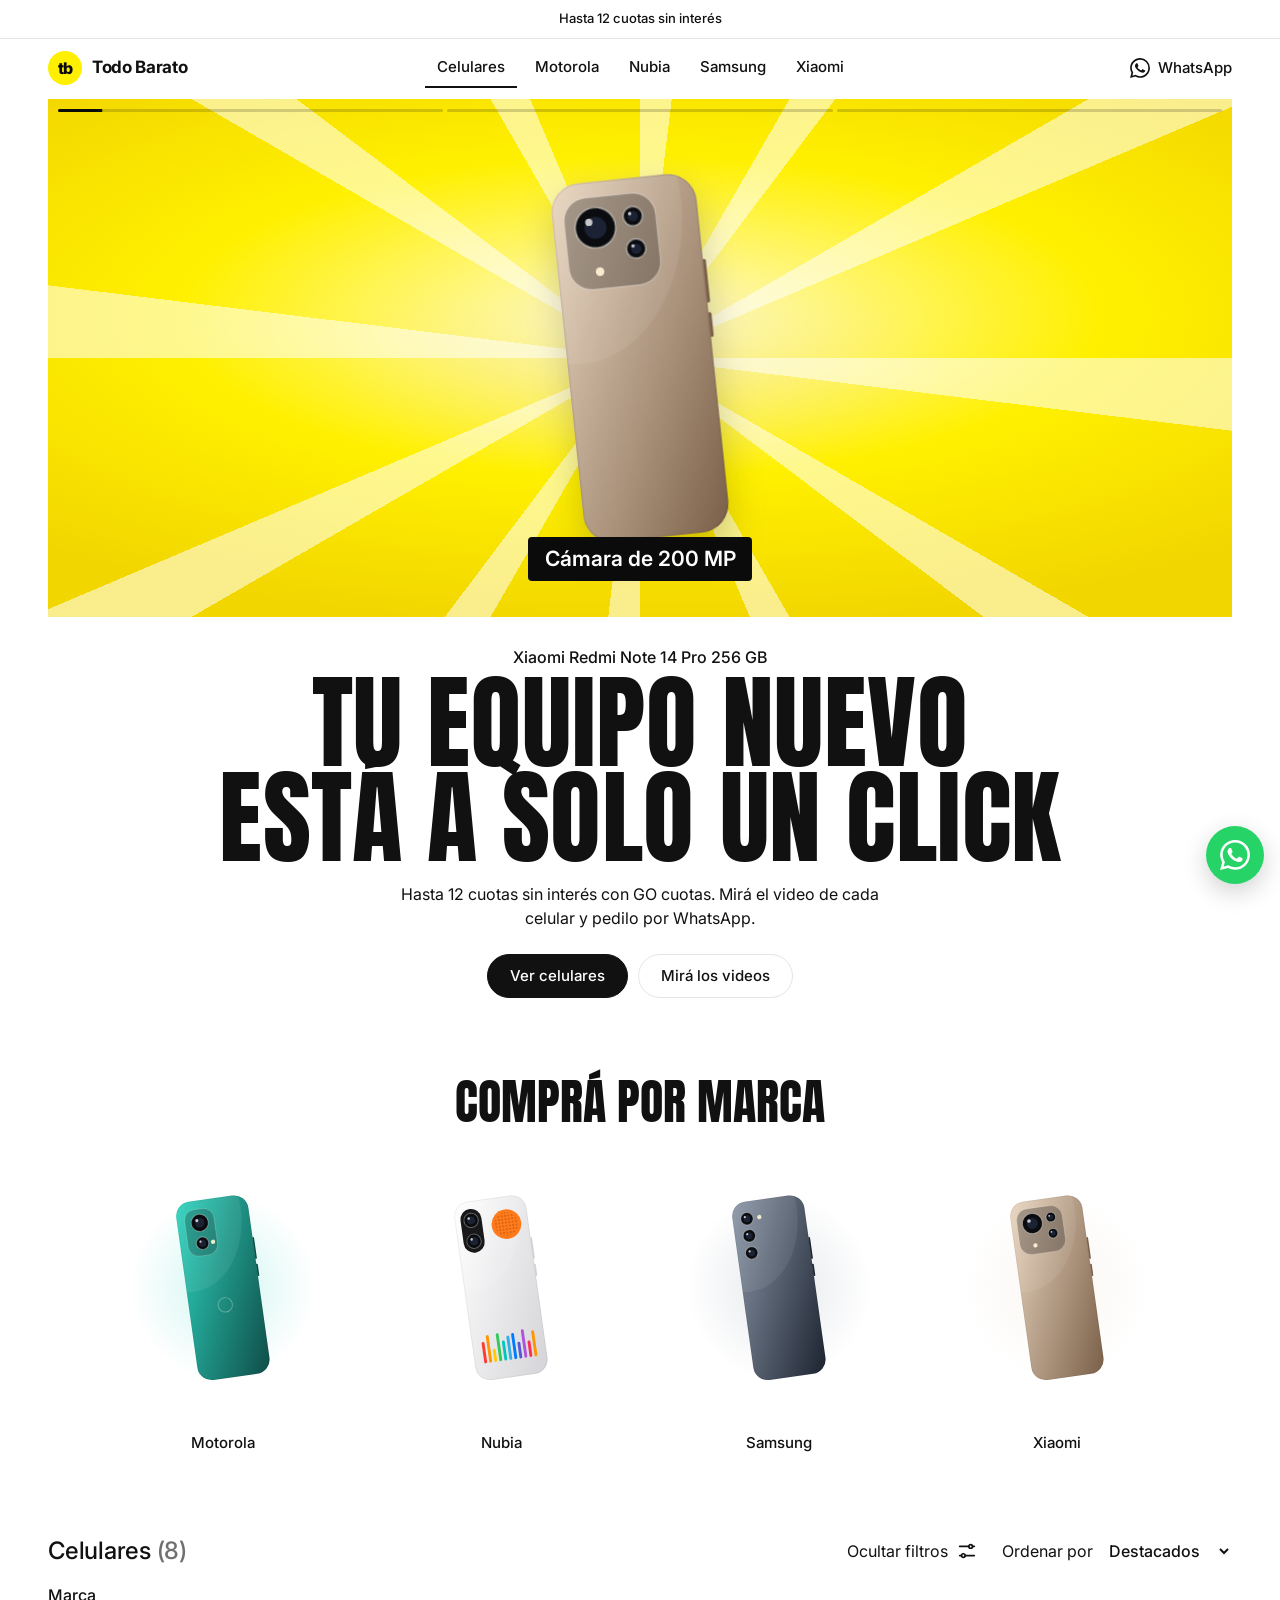
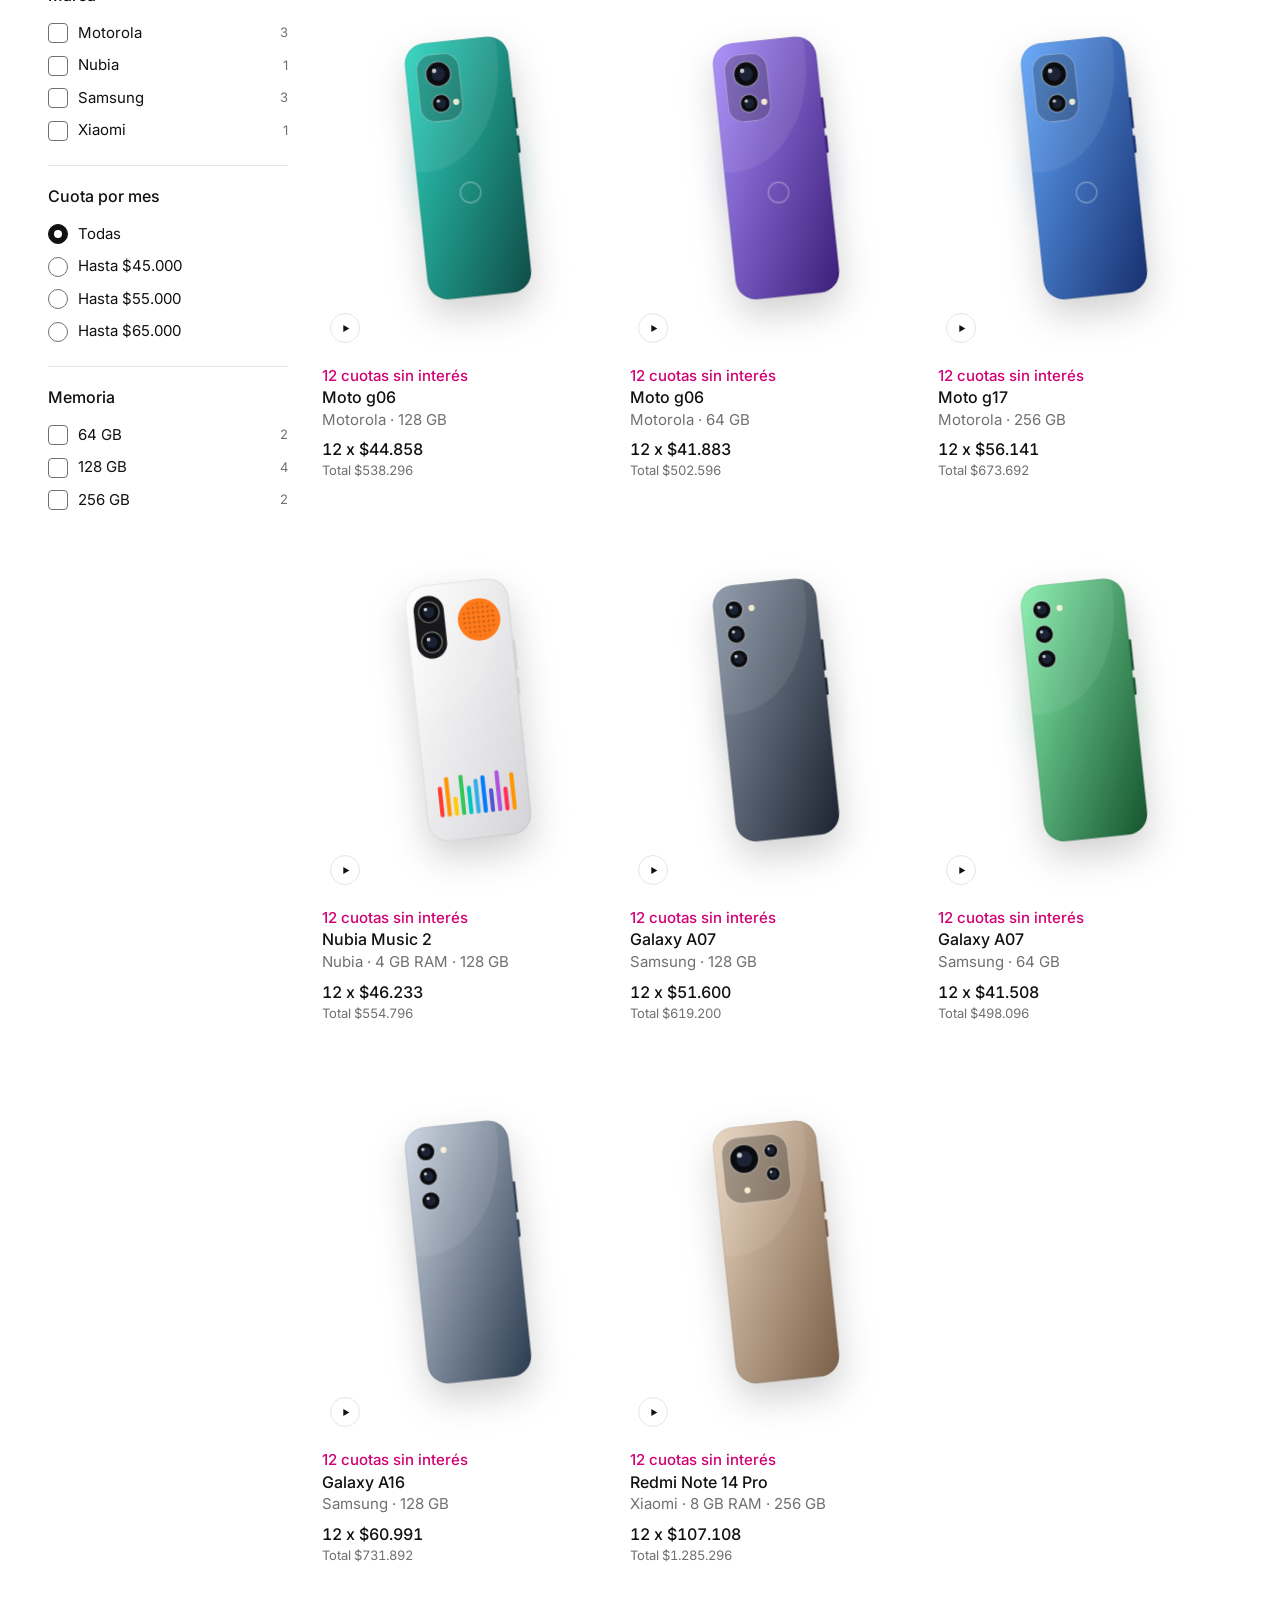
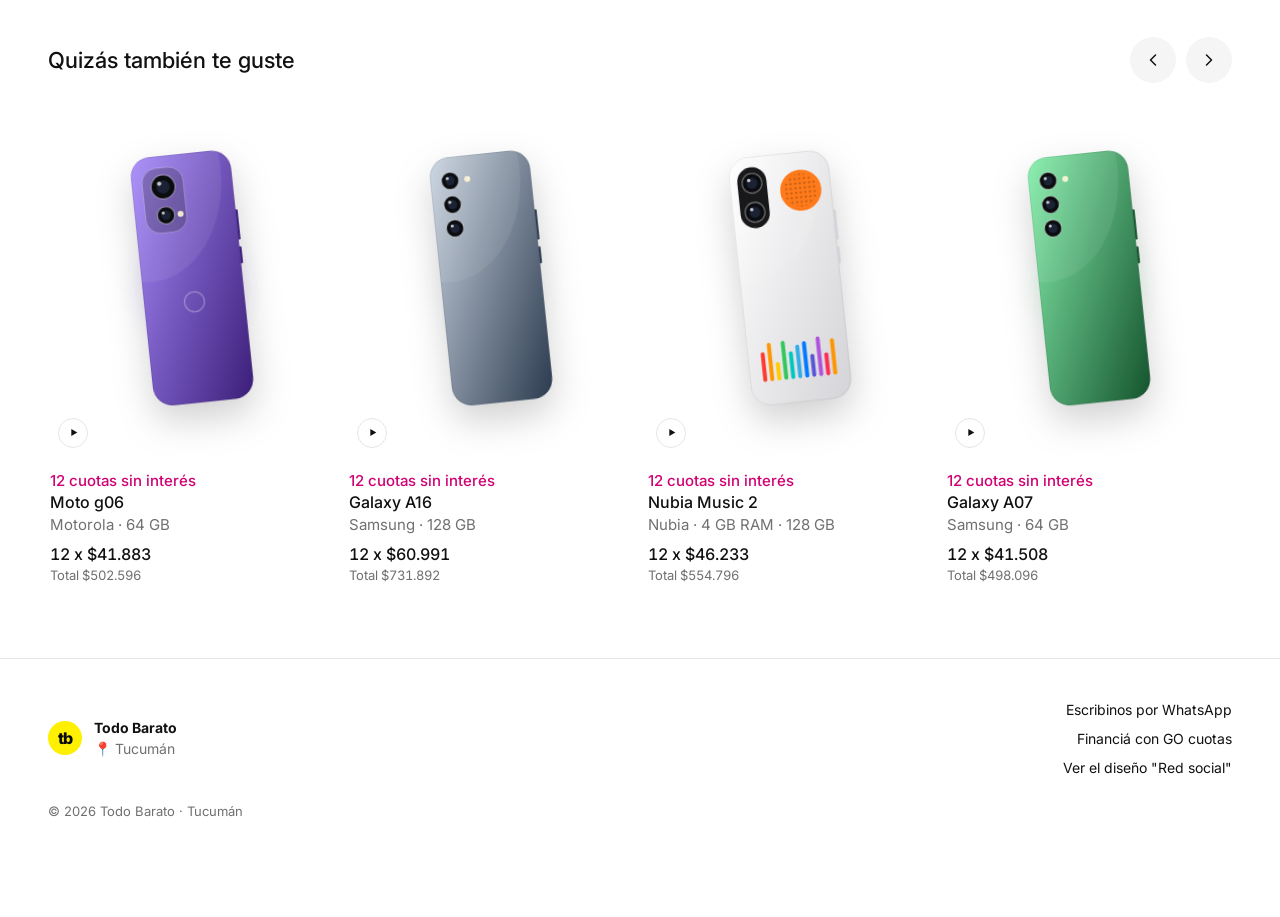
==== ecomerce/index.html @ 5c184b4d "Upgrade" ====
<!doctype html>
<html lang="es-AR">
<head>
  <meta charset="utf-8">
  <meta name="viewport" content="width=device-width, initial-scale=1, viewport-fit=cover">
  <title>Todo Barato · Celulares en cuotas sin interés</title>
  <meta name="description" content="Celulares en hasta 12 cuotas sin interés. Mirá el video de cada equipo y pedilo por WhatsApp.">
  <meta name="theme-color" content="#ffffff" media="(prefers-color-scheme: light)">
  <meta name="theme-color" content="#0b0b0c" media="(prefers-color-scheme: dark)">
  <!-- Vista previa al compartir el link por WhatsApp o Facebook. Falta subir ../media/og.jpg (1200×630). -->
  <meta property="og:title" content="Todo Barato · Tu equipo nuevo está a solo un click">
  <meta property="og:description" content="Celulares en hasta 12 cuotas sin interés. Pedilo por WhatsApp.">
  <meta property="og:image" content="../media/og.jpg">
  <link rel="icon" href="data:image/svg+xml,%3Csvg xmlns='http://www.w3.org/2000/svg' viewBox='0 0 64 64'%3E%3Ccircle cx='32' cy='32' r='32' fill='%23fff000'/%3E%3Ctext x='31' y='43' font-family='Arial Black,Arial' font-weight='900' font-size='31' text-anchor='middle' fill='%230b0b0c'%3Etb%3C/text%3E%3C/svg%3E">
  <link rel="preconnect" href="https://fonts.googleapis.com">
  <link rel="preconnect" href="https://fonts.gstatic.com" crossorigin>
  <link rel="stylesheet" href="https://fonts.googleapis.com/css2?family=Anton&family=Inter:wght@400..700&display=swap">
  <link rel="stylesheet" href="css/styles.css">
</head>
<body>
  <p class="promo" id="promo" aria-live="polite"></p>

  <header class="head">
    <a class="logo js-home" href="./" aria-label="Inicio">
      <span class="tb" aria-hidden="true">tb</span>
      <span class="logo-text" data-store="name"></span>
    </a>
    <nav class="nav" id="nav" aria-label="Categorías"></nav>
    <a class="head-wa js-wa js-wa-general" data-icon="wa" target="_blank" rel="noopener" aria-label="Escribinos por WhatsApp"><span>WhatsApp</span></a>
  </header>

  <main>
    <!-- Inicio: portada, marcas, catálogo y recomendados -->
    <div id="home">
      <section class="hero">
        <div class="hero-media" id="hero-media"></div>
        <div class="hero-copy">
          <p class="hero-kicker" id="hero-kicker"></p>
          <h1 class="hero-title">Tu equipo nuevo<br>está a solo un click</h1>
          <p class="hero-text" id="hero-text"></p>
          <div class="hero-ctas">
            <a class="btn-pill js-catalog" href="#catalogo">Ver celulares</a>
            <button class="btn-pill ghost js-shorts-all" type="button">Mirá los videos</button>
          </div>
        </div>
      </section>

      <section class="section">
        <h2 class="sec-title">Comprá por marca</h2>
        <div class="brand-row" id="brand-row"></div>
      </section>

      <section class="plp" id="catalogo">
        <div class="plp-head">
          <h2 class="plp-title"><span id="plp-title">Celulares</span> <span class="count" id="plp-count"></span></h2>
          <div class="plp-tools">
            <button class="tool js-filters" type="button" aria-controls="filters" aria-expanded="true">
              <span class="t-desk">Ocultar filtros</span><span class="t-mob">Filtrar</span><span data-icon="filter"></span>
            </button>
            <label class="tool sort">
              <span>Ordenar por</span>
              <select id="sort">
                <option value="destacados">Destacados</option>
                <option value="menor">Menor cuota</option>
                <option value="mayor">Mayor cuota</option>
                <option value="memoria">Más memoria</option>
              </select>
            </label>
          </div>
        </div>
        <div class="plp-body">
          <aside class="filters" id="filters" aria-label="Filtros">
            <div class="filters-head">
              <b>Filtrar</b>
              <button class="icon-btn js-sheet-close" type="button" aria-label="Cerrar filtros" data-icon="close"></button>
            </div>
            <div id="filter-groups"></div>
            <div class="filters-foot">
              <button class="btn-pill ghost js-clear" type="button">Borrar</button>
              <button class="btn-pill js-sheet-close js-apply" type="button">Ver resultados</button>
            </div>
          </aside>
          <div class="grid" id="grid"></div>
        </div>
      </section>

      <section class="recs" id="recs-home"></section>
    </div>

    <!-- Página de producto -->
    <div id="product" hidden></div>
  </main>

  <footer class="foot">
    <div class="foot-brand">
      <span class="tb" aria-hidden="true">tb</span>
      <div><b data-store="name"></b><span>📍 <span data-store="city"></span></span></div>
    </div>
    <ul class="foot-links">
      <li><a class="js-wa js-wa-general" target="_blank" rel="noopener">Escribinos por WhatsApp</a></li>
      <li><span class="js-financing">Financiá con <span data-store="financing"></span></span></li>
      <li><a href="../red-social/">Ver el diseño "Red social"</a></li>
    </ul>
    <p class="foot-legal">© <span id="year"></span> <span data-store="name"></span> · <span data-store="city"></span></p>
  </footer>

  <a class="fab js-wa js-wa-general" data-icon="wa" target="_blank" rel="noopener" aria-label="Escribinos por WhatsApp"></a>
  <div class="scrim" id="scrim" hidden></div>

  <!-- Modo video: pantalla completa, un celular por pantalla, deslizar para el siguiente -->
  <div class="shorts" id="shorts" role="dialog" aria-modal="true" aria-label="Videos de los celulares" hidden>
    <div class="shorts-stage">
      <button class="shorts-close js-close" id="shorts-close" type="button" aria-label="Cerrar" data-icon="close"></button>
      <div class="shorts-track" id="shorts-track"></div>
      <p class="shorts-hint" id="shorts-hint"></p>
    </div>
    <div class="shorts-nav">
      <button type="button" id="shorts-prev" aria-label="Anterior" data-icon="up"></button>
      <button type="button" id="shorts-next" aria-label="Siguiente" data-icon="down"></button>
    </div>
  </div>

  <div class="toast" id="toast" role="status" aria-live="polite"></div>

  <script src="../shared/products.js"></script>
  <script src="js/app.js"></script>
</body>
</html>
---- ecomerce/css/styles.css ----
/* ============ Todo Barato · diseño Minimalista ============ */
/* Un solo color de fondo: los videos y las fotos son los que hablan. */
:root {
  --bg: #ffffff;
  --ink: #111111;
  --muted: #707072;
  --line: #e5e5e5;
  --soft: #f5f5f5;
  --pink: #d10073;
  --yellow: #fff000;
  --yellow-deep: #f2d600;
  --black: #0b0b0c;
  --btn: #111111;
  --btn-ink: #ffffff;
  --wa: #25d366;
  --font: "Inter", system-ui, -apple-system, "Segoe UI", Roboto, Arial, sans-serif;
  --display: "Anton", "Arial Narrow", Impact, sans-serif;
  --gutter: clamp(16px, 4vw, 48px);
  --head-h: 60px;
  color-scheme: light;
}

@media (prefers-color-scheme: dark) {
  :root {
    --bg: #0b0b0c;
    --ink: #f5f5f5;
    --muted: #8d8d92;
    --line: #26262a;
    --soft: #17171a;
    --pink: #ff4fae;
    --btn: #f5f5f5;
    --btn-ink: #0b0b0c;
    color-scheme: dark;
  }
}

/* ============ Base ============ */
*, *::before, *::after { box-sizing: border-box; }
html { -webkit-text-size-adjust: 100%; }
body {
  margin: 0;
  background: var(--bg);
  color: var(--ink);
  font-family: var(--font);
  font-size: 16px;
  line-height: 1.5;
  -webkit-font-smoothing: antialiased;
  -webkit-tap-highlight-color: transparent;
}
html.lock, html.lock body { overflow: hidden; }
a { color: inherit; }
button, select { font: inherit; color: inherit; }
img, svg, video { display: block; max-width: 100%; }
[hidden] { display: none !important; }
:focus-visible { outline: 2px solid var(--ink); outline-offset: 3px; }

/* ============ Aviso superior + header ============ */
.promo {
  margin: 0;
  padding: 9px var(--gutter);
  border-bottom: 1px solid var(--line);
  font-size: 13px;
  font-weight: 500;
  text-align: center;
  transition: opacity .25s;
}
.promo.out { opacity: 0; }

.head {
  position: sticky;
  top: 0;
  z-index: 20;
  display: grid;
  grid-template-columns: 1fr auto 1fr;
  align-items: center;
  gap: 16px;
  height: 60px;
  padding: 0 var(--gutter);
  background: var(--bg);
  border-bottom: 1px solid transparent;
  transition: border-color .2s;
}
.head.scrolled { border-bottom-color: var(--line); }
.logo { display: inline-flex; align-items: center; gap: 10px; justify-self: start; text-decoration: none; }
.tb {
  flex: none;
  width: 34px;
  height: 34px;
  display: grid;
  place-items: center;
  border-radius: 50%;
  background: var(--yellow);
  color: var(--black);
  font-size: 16px;
  font-weight: 800;
  letter-spacing: -.07em;
}
.logo-text { font-size: 17px; font-weight: 700; letter-spacing: -.02em; }
.nav { display: flex; gap: 6px; }
.nav button {
  padding: 8px 12px;
  border: 0;
  background: none;
  font-size: 15px;
  font-weight: 500;
  cursor: pointer;
  border-bottom: 2px solid transparent;
}
.nav button:hover, .nav button[aria-current="true"] { border-bottom-color: var(--ink); }
.head-wa {
  justify-self: end;
  display: inline-flex;
  align-items: center;
  gap: 8px;
  font-size: 15px;
  font-weight: 500;
  text-decoration: none;
}
.head-wa svg { width: 20px; height: 20px; }
.head-wa:hover span { text-decoration: underline; }

@media (max-width: 899px) {
  .head { grid-template-columns: 1fr auto; height: auto; padding-top: 10px; row-gap: 4px; }
  .nav {
    grid-column: 1 / -1;
    grid-row: 2;
    overflow-x: auto;
    margin: 0 calc(var(--gutter) * -1);
    padding: 0 calc(var(--gutter) - 12px) 2px;
    scrollbar-width: none;
  }
  .nav::-webkit-scrollbar { display: none; }
  .nav button { flex: none; font-size: 14.5px; }
  .head-wa span { display: none; }
  .head-wa svg { width: 24px; height: 24px; }
}

/* ============ Botones ============ */
.btn-pill {
  display: inline-flex;
  align-items: center;
  justify-content: center;
  gap: 8px;
  padding: 10px 22px;
  border: 1.5px solid var(--btn);
  border-radius: 999px;
  background: var(--btn);
  color: var(--btn-ink);
  font-size: 15px;
  font-weight: 500;
  text-decoration: none;
  cursor: pointer;
  transition: opacity .15s;
}
.btn-pill:hover { opacity: .75; }
.btn-pill svg { width: 18px; height: 18px; }
.btn-pill.ghost { background: transparent; color: var(--ink); border-color: var(--line); }
.btn-pill.ghost:hover { opacity: 1; border-color: var(--ink); }
.btn-primary, .btn-secondary {
  display: flex;
  align-items: center;
  justify-content: center;
  gap: 10px;
  width: 100%;
  min-height: 58px;
  padding: 16px 24px;
  border-radius: 999px;
  font-size: 16px;
  font-weight: 500;
  text-decoration: none;
  cursor: pointer;
  transition: opacity .15s, border-color .15s;
}
.btn-primary { border: 0; background: var(--btn); color: var(--btn-ink); }
.btn-primary:hover { opacity: .75; }
.btn-secondary { border: 1.5px solid var(--line); background: transparent; color: var(--ink); }
.btn-secondary:hover { border-color: var(--ink); }
.btn-primary svg, .btn-secondary svg { width: 20px; height: 20px; }
.icon-btn {
  width: 40px;
  height: 40px;
  display: grid;
  place-items: center;
  border: 0;
  border-radius: 50%;
  background: var(--soft);
  cursor: pointer;
}
.icon-btn svg { width: 20px; height: 20px; }

/* ============ Portada ============ */
.hero { padding: 0 var(--gutter) 56px; }
.hero-media { display: block; aspect-ratio: 16 / 7; cursor: pointer; }
.hero-media .media { aspect-ratio: auto; height: 100%; }
.hero-copy { display: grid; justify-items: center; padding-top: 28px; text-align: center; }
.hero-kicker { margin: 0; font-size: 16px; font-weight: 500; }
.hero-title {
  margin: 6px 0 0;
  font-family: var(--display);
  font-size: clamp(36px, 8.4vw, 104px);
  font-weight: 400;
  line-height: .92;
  letter-spacing: .005em;
  text-transform: uppercase;
  text-wrap: balance;
}
.hero-text { max-width: 520px; margin: 16px 0 0; font-size: 16px; }
.hero-ctas { display: flex; flex-wrap: wrap; justify-content: center; gap: 10px; margin-top: 24px; }
@media (max-width: 699px) {
  .hero { padding-left: 0; padding-right: 0; }
  .hero-media { aspect-ratio: 4 / 5; }
  .hero-copy { padding: 24px var(--gutter) 0; }
}

/* ============ Secciones ============ */
.section { padding: 24px var(--gutter) 64px; }
.sec-title {
  margin: 0 0 28px;
  font-family: var(--display);
  font-size: clamp(32px, 4vw, 48px);
  font-weight: 400;
  line-height: 1;
  text-align: center;
  text-transform: uppercase;
}
.brand-row {
  display: grid;
  grid-template-columns: repeat(4, minmax(0, 1fr));
  gap: 12px;
  max-width: 1100px;
  margin: 0 auto;
}
.brand-tile { display: grid; gap: 12px; padding: 0; border: 0; background: none; cursor: pointer; text-align: center; }
.brand-tile .tile {
  position: relative;
  aspect-ratio: 1;
  display: grid;
  place-items: center;
  transition: background-color .2s;
}
.brand-tile .tile::before {
  content: "";
  position: absolute;
  inset: 15%;
  border-radius: 50%;
  background: radial-gradient(closest-side, color-mix(in srgb, var(--c2) 22%, transparent), transparent);
}
.brand-tile svg { position: relative; height: 72%; width: auto; transform: rotate(-8deg); transition: transform .3s; }
.brand-tile:hover .tile { background: var(--soft); }
.brand-tile:hover svg { transform: rotate(0) scale(1.04); }
.brand-tile span { font-size: 15px; font-weight: 500; }
@media (max-width: 699px) {
  .brand-row {
    grid-template-columns: none;
    grid-auto-flow: column;
    grid-auto-columns: 42%;
    overflow-x: auto;
    margin: 0 calc(var(--gutter) * -1);
    padding: 0 var(--gutter);
    scroll-snap-type: x mandatory;
    scrollbar-width: none;
  }
  .brand-row::-webkit-scrollbar { display: none; }
  .brand-tile { scroll-snap-align: start; }
}

/* ============ Catálogo ============ */
.plp { padding: 0 var(--gutter) 40px; scroll-margin-top: var(--head-h); }
.plp-head {
  position: sticky;
  top: var(--head-h);
  z-index: 10;
  display: flex;
  align-items: center;
  justify-content: space-between;
  gap: 16px;
  padding: 14px 0;
  background: var(--bg);
}
.plp-title { margin: 0; font-size: 24px; font-weight: 500; letter-spacing: -.01em; }
.plp-title .count { color: var(--muted); }
.plp-tools { display: flex; align-items: center; gap: 24px; }
.tool {
  display: inline-flex;
  align-items: center;
  gap: 8px;
  padding: 0;
  border: 0;
  background: none;
  font-size: 16px;
  cursor: pointer;
}
.tool svg { width: 22px; height: 22px; }
.sort select {
  padding: 0 4px;
  border: 0;
  background: transparent;
  font-weight: 500;
  cursor: pointer;
}
.t-mob { display: none; }

.plp-body { display: grid; grid-template-columns: 240px minmax(0, 1fr); gap: 32px; align-items: start; }
.plp-body.no-filters { grid-template-columns: minmax(0, 1fr); }
.plp-body.no-filters .filters { display: none; }

.filters { position: sticky; top: calc(var(--head-h) + 64px); max-height: calc(100vh - var(--head-h) - 80px); overflow-y: auto; scrollbar-width: thin; }
.filters-head, .filters-foot { display: none; }
.filters fieldset { margin: 0; padding: 18px 0; border: 0; border-top: 1px solid var(--line); }
.filters fieldset:first-child { border-top: 0; padding-top: 0; }
.filters legend { float: left; width: 100%; margin-bottom: 10px; padding: 0; font-size: 16px; font-weight: 500; }
.opt { display: flex; align-items: center; gap: 10px; padding: 5px 0; font-size: 15px; cursor: pointer; clear: both; }
.opt small { margin-left: auto; color: var(--muted); font-size: 13px; }
.opt input { position: absolute; opacity: 0; pointer-events: none; }
.opt .box {
  flex: none;
  width: 20px;
  height: 20px;
  display: grid;
  place-items: center;
  border: 1.5px solid var(--muted);
  border-radius: 4px;
  transition: background-color .15s, border-color .15s;
}
.opt .box.round { border-radius: 50%; }
.opt input:checked + .box { background: var(--ink); border-color: var(--ink); }
.opt input:checked + .box::after { content: ""; width: 9px; height: 5px; border: solid var(--bg); border-width: 0 0 2px 2px; transform: translateY(-1px) rotate(-45deg); }
.opt input:checked + .box.round::after { width: 8px; height: 8px; border: 0; border-radius: 50%; background: var(--bg); transform: none; }
.opt input:focus-visible + .box { outline: 2px solid var(--ink); outline-offset: 2px; }

.grid { display: grid; grid-template-columns: repeat(3, minmax(0, 1fr)); gap: 44px 12px; }
.plp-body.no-filters .grid { grid-template-columns: repeat(4, minmax(0, 1fr)); }

@media (max-width: 959px) {
  .plp-body, .plp-body.no-filters { grid-template-columns: minmax(0, 1fr); }
  .t-desk { display: none; }
  .t-mob { display: inline; }
  .plp-body.no-filters .filters { display: block; }
  /* Filtros como hoja que sube desde abajo */
  .filters {
    position: fixed;
    z-index: 70;
    top: auto;
    left: 0;
    right: 0;
    bottom: 0;
    max-height: 86vh;
    padding: 0 20px calc(16px + env(safe-area-inset-bottom));
    border-radius: 18px 18px 0 0;
    background: var(--bg);
    visibility: hidden;
    transform: translateY(100%);
    transition: transform .3s cubic-bezier(.2, .8, .2, 1), visibility .3s;
  }
  .filters.open { visibility: visible; transform: none; }
  .filters-head { position: sticky; top: 0; display: flex; align-items: center; justify-content: space-between; padding: 18px 0 14px; background: var(--bg); font-size: 18px; }
  .filters-foot { position: sticky; bottom: 0; display: grid; grid-template-columns: 1fr 1.6fr; gap: 10px; padding-top: 12px; background: var(--bg); }
  .filters-foot .btn-pill { padding: 14px; }
  .grid, .plp-body.no-filters .grid { grid-template-columns: repeat(3, minmax(0, 1fr)); }
}
@media (max-width: 699px) {
  .plp { padding: 0 0 32px; }
  .plp-head { padding: 12px var(--gutter); }
  .plp-title { font-size: 18px; white-space: nowrap; }
  .plp-tools { gap: 14px; }
  .tool { font-size: 15px; }
  .sort > span { display: none; }
  .sort select { max-width: 116px; }
  .grid, .plp-body.no-filters .grid { grid-template-columns: repeat(2, minmax(0, 1fr)); gap: 28px 6px; }
}
.scrim { position: fixed; z-index: 65; inset: 0; background: rgba(0, 0, 0, .45); animation: fade-in .2s; }

.empty { grid-column: 1 / -1; display: grid; justify-items: center; gap: 12px; padding: 56px 16px; text-align: center; }
.empty p { margin: 0; color: var(--muted); }
.empty b { color: var(--ink); font-size: 18px; font-weight: 500; }

/* ============ Tarjeta de producto ============ */
.pcard { position: relative; min-width: 0; }
.pcard-media { position: relative; }
.pcard-info { display: block; padding: 12px 2px 0; text-decoration: none; }
.label { margin: 0; color: var(--pink); font-size: 15px; font-weight: 500; }
.name { margin: 0; font-size: 16px; font-weight: 500; line-height: 1.35; }
.sub { margin: 0; color: var(--muted); font-size: 15px; }
.price { margin: 6px 0 0; font-size: 16px; font-weight: 500; font-variant-numeric: tabular-nums; }
.total { margin: 0; color: var(--muted); font-size: 13px; font-variant-numeric: tabular-nums; }
@media (max-width: 699px) {
  .pcard-info { padding: 10px 8px 0; }
  .grid .pcard:nth-child(odd) .pcard-info { padding-left: var(--gutter); }
  .grid .pcard:nth-child(even) .pcard-info { padding-right: var(--gutter); }
  .label, .sub { font-size: 13.5px; }
  .name, .price { font-size: 14.5px; }
  .total { font-size: 12px; }
}

/* Pedir por WhatsApp sin entrar al producto (aparece al pasar el mouse) */
.quick {
  position: absolute;
  z-index: 3;
  left: 12px;
  right: 12px;
  bottom: 12px;
  display: flex;
  align-items: center;
  justify-content: center;
  gap: 8px;
  padding: 12px;
  border-radius: 999px;
  background: var(--btn);
  color: var(--btn-ink);
  font-size: 14.5px;
  font-weight: 500;
  text-decoration: none;
  opacity: 0;
  transform: translateY(10px);
  pointer-events: none;
  transition: opacity .25s, transform .25s;
}
.quick svg { width: 18px; height: 18px; }
@media (hover: hover) and (pointer: fine) {
  .pcard.is-active .quick, .pcard:focus-within .quick { opacity: 1; transform: none; pointer-events: auto; }
}
@media (hover: none), (pointer: coarse) { .quick { display: none; } }

/* ============ Media: foto en reposo → short al pasar el mouse ============ */
.media {
  position: relative;
  display: block;
  aspect-ratio: 4 / 5;
  overflow: hidden;
  isolation: isolate;
  container-type: inline-size;
  color: inherit;
  cursor: pointer;
}
.media::before {
  content: "";
  position: absolute;
  inset: 0;
  opacity: 0;
  background: radial-gradient(75% 60% at 50% 42%, #fffbd0 0%, var(--yellow) 52%, var(--yellow-deep) 100%);
  transition: opacity .45s;
}
.scene { position: absolute; inset: 0; }
.scene::before {
  content: "";
  position: absolute;
  inset: 0;
  background: radial-gradient(34% 28% at 50% 52%, color-mix(in srgb, var(--c2) 24%, transparent), transparent 75%);
  transition: opacity .45s;
}
.rays {
  position: absolute;
  inset: -40%;
  opacity: 0;
  background: repeating-conic-gradient(from 0deg, rgba(255, 255, 255, .55) 0deg 7deg, transparent 7deg 30deg);
  transition: opacity .6s;
}
.phone { position: absolute; left: 50%; top: 50%; height: 74%; aspect-ratio: 1 / 2; transform: translate(-50%, -50%); }
.phone svg {
  width: 100%;
  height: 100%;
  transform: rotate(-6deg);
  filter: drop-shadow(0 16px 18px rgba(0, 0, 0, .18));
  transition: transform .5s;
}
.shine { opacity: 0; }

.playing::before, .paused::before { opacity: 1; }
.playing .rays, .paused .rays { opacity: 1; animation: spin 18s linear infinite; }
.playing .phone svg, .paused .phone svg { animation: float 3.4s ease-in-out infinite; }
.playing .shine, .paused .shine { opacity: 1; animation: shine 2.8s ease-in-out infinite; }
.paused .rays, .paused .phone svg, .paused .shine { animation-play-state: paused; }

.media img.poster, .media video {
  position: absolute;
  inset: 0;
  width: 100%;
  height: 100%;
  object-fit: cover;
}
.media video { opacity: 0; transition: opacity .3s; }
.media.playing video, .media.paused video { opacity: 1; }

.segs {
  position: absolute;
  z-index: 2;
  top: 10px;
  left: 10px;
  right: 10px;
  display: flex;
  gap: 4px;
  opacity: 0;
  transition: opacity .25s;
}
.segs span { flex: 1; height: 3px; overflow: hidden; border-radius: 2px; background: rgba(11, 11, 12, .18); }
.segs i { display: block; height: 100%; background: var(--black); transform: scaleX(0); transform-origin: left; }
.playing .segs, .paused .segs { opacity: 1; }

.caps { position: absolute; z-index: 2; left: 8%; right: 8%; bottom: 7%; display: grid; place-items: center; pointer-events: none; }
.cap {
  grid-area: 1 / 1;
  max-width: 100%;
  padding: .45em .8em;
  border-radius: 4px;
  background: var(--black);
  color: #fff;
  font-size: clamp(12px, 4.4cqw, 21px);
  font-weight: 600;
  line-height: 1.2;
  text-align: center;
  opacity: 0;
  transform: translateY(8px);
  transition: opacity .22s, transform .3s cubic-bezier(.2, .8, .2, 1);
}
.cap.on { opacity: 1; transform: none; }
/* Con el botón de WhatsApp visible, las frases suben un poco */
@media (hover: hover) and (pointer: fine) { .pcard .caps { bottom: 76px; } }

.vbadge {
  position: absolute;
  z-index: 2;
  left: 10px;
  bottom: 10px;
  width: 30px;
  height: 30px;
  display: grid;
  place-items: center;
  border: 1px solid var(--line);
  border-radius: 50%;
  background: var(--bg);
  transition: opacity .25s;
}
.vbadge svg { width: 13px; height: 13px; margin-left: 1px; }
.playing .vbadge, .paused .vbadge { opacity: 0; }

.media.paused::after {
  content: "";
  position: absolute;
  z-index: 3;
  left: 50%;
  top: 35%;
  width: 72px;
  height: 72px;
  transform: translate(-50%, -50%);
  border-radius: 50%;
  background: rgba(11, 11, 12, .7) url("data:image/svg+xml,%3Csvg xmlns='http://www.w3.org/2000/svg' viewBox='0 0 24 24'%3E%3Cpath fill='white' d='M8 5.5v13l11-6.5z'/%3E%3C/svg%3E") 55% 50% / 30px no-repeat;
}

/* ============ Recomendados ============ */
.recs { padding: 32px var(--gutter) 72px; }
.recs-head { display: flex; align-items: center; justify-content: space-between; margin-bottom: 16px; }
.recs-head h2 { margin: 0; font-size: 22px; font-weight: 500; }
.arrows { display: flex; gap: 10px; }
.arrow {
  width: 46px;
  height: 46px;
  display: grid;
  place-items: center;
  border: 0;
  border-radius: 50%;
  background: var(--soft);
  cursor: pointer;
  transition: opacity .15s;
}
.arrow:hover { opacity: .7; }
.arrow svg { width: 20px; height: 20px; }
.recs-row {
  display: grid;
  grid-auto-flow: column;
  grid-auto-columns: calc((100% - 36px) / 4);
  gap: 12px;
  overflow-x: auto;
  scroll-snap-type: x mandatory;
  scrollbar-width: none;
}
.recs-row::-webkit-scrollbar { display: none; }
.recs-row .pcard { scroll-snap-align: start; }
@media (max-width: 899px) { .recs-row { grid-auto-columns: 40%; } }
@media (max-width: 699px) {
  .recs { padding-left: 0; padding-right: 0; }
  .recs-head { padding: 0 var(--gutter); }
  .arrows { display: none; }
  .recs-row { grid-auto-columns: 58%; gap: 6px; padding: 0 var(--gutter); scroll-padding: 0 var(--gutter); }
  .recs-row .pcard-info { padding-left: 2px; padding-right: 2px; }
}

/* ============ Página de producto ============ */
.crumbs { display: flex; flex-wrap: wrap; gap: 6px; padding: 18px var(--gutter) 0; color: var(--muted); font-size: 14px; }
.crumbs a { text-decoration: none; }
.crumbs a:hover { color: var(--ink); text-decoration: underline; }
.pdp {
  display: grid;
  grid-template-columns: minmax(0, 1.2fr) minmax(320px, 1fr);
  gap: clamp(24px, 4vw, 64px);
  max-width: 1180px;
  margin: 0 auto;
  padding: 20px var(--gutter) 40px;
  align-items: start;
}
.pdp-media { position: sticky; top: calc(var(--head-h) + 16px); width: 100%; max-width: calc((100vh - var(--head-h) - 90px) * .8); justify-self: center; }
.pdp-full {
  display: inline-flex;
  align-items: center;
  gap: 8px;
  margin-top: 12px;
  padding: 6px 0;
  border: 0;
  background: none;
  font-size: 15px;
  font-weight: 500;
  cursor: pointer;
}
.pdp-full svg { width: 18px; height: 18px; }
.pdp-full:hover { text-decoration: underline; }
.pdp-info { display: grid; gap: 4px; max-width: 460px; }
.pdp-name { margin: 2px 0 0; font-size: clamp(26px, 3vw, 32px); font-weight: 500; letter-spacing: -.02em; line-height: 1.15; }
.pdp-sub { margin: 0; color: var(--muted); font-size: 16px; }
.pdp-price { margin: 18px 0 0; font-size: 18px; }
.pdp-price strong { font-size: 26px; font-weight: 600; font-variant-numeric: tabular-nums; }
.pdp-total { margin: 0; color: var(--muted); font-size: 14px; }
.plan-head { display: flex; align-items: center; justify-content: space-between; gap: 12px; margin-top: 28px; font-size: 16px; font-weight: 500; }
.fin { color: var(--muted); font-size: 14px; font-weight: 400; }
.plan-grid { display: grid; grid-template-columns: 1fr 1fr; gap: 8px; margin: 10px 0 20px; }
.plan-grid button {
  display: grid;
  gap: 2px;
  padding: 14px 10px;
  border: 1px solid var(--line);
  border-radius: 6px;
  background: var(--bg);
  text-align: center;
  cursor: pointer;
  transition: border-color .15s;
}
.plan-grid button:hover { border-color: var(--muted); }
.plan-grid button[aria-pressed="true"] { border-color: var(--ink); box-shadow: inset 0 0 0 1px var(--ink); }
.plan-grid b { font-size: 15px; font-weight: 500; }
.plan-grid span { color: var(--muted); font-size: 14px; font-variant-numeric: tabular-nums; }
.pdp-info .btn-secondary { margin-top: 10px; }
.pdp-pitch { margin: 28px 0 8px; font-size: 16px; line-height: 1.6; }

.acc { border-top: 1px solid var(--line); }
.acc:last-of-type { border-bottom: 1px solid var(--line); }
.acc summary {
  display: flex;
  align-items: center;
  justify-content: space-between;
  padding: 22px 0;
  font-size: 18px;
  font-weight: 500;
  list-style: none;
  cursor: pointer;
}
.acc summary::-webkit-details-marker { display: none; }
.acc summary svg { width: 20px; height: 20px; transition: transform .2s; }
.acc[open] summary svg { transform: rotate(180deg); }
.spec-list, .desc, .howto { margin: 0 0 24px; padding: 0; list-style: none; }
.spec-list li { display: grid; grid-template-columns: 22px 1fr auto; align-items: center; gap: 12px; padding: 9px 0; font-size: 15px; }
.spec-list svg { width: 20px; height: 20px; color: var(--muted); }
.spec-list span { color: var(--muted); }
.spec-list b { font-weight: 500; font-variant-numeric: tabular-nums; }
.desc li { padding: 4px 0; font-size: 15px; }
.howto { counter-reset: step; }
.howto li { display: grid; grid-template-columns: 28px 1fr; gap: 2px 12px; padding: 8px 0; counter-increment: step; }
.howto li::before {
  content: counter(step);
  grid-row: span 2;
  width: 26px;
  height: 26px;
  display: grid;
  place-items: center;
  border-radius: 50%;
  background: var(--yellow);
  color: var(--black);
  font-size: 13px;
  font-weight: 700;
}
.howto b { font-weight: 500; }
.howto span { color: var(--muted); font-size: 15px; }

@media (max-width: 799px) {
  .crumbs { padding-top: 12px; }
  .pdp { grid-template-columns: minmax(0, 1fr); padding: 12px 0 24px; }
  .pdp-media { position: static; max-width: none; }
  .pdp-full { margin-left: var(--gutter); }
  .pdp-info { max-width: none; padding: 0 var(--gutter); }
}

/* ============ Footer ============ */
.foot {
  display: grid;
  grid-template-columns: 1fr auto;
  gap: 24px;
  padding: 40px var(--gutter) 96px;
  border-top: 1px solid var(--line);
  font-size: 14px;
}
.foot-brand { display: flex; align-items: center; gap: 12px; }
.foot-brand div { display: grid; }
.foot-brand span:not(.tb) { color: var(--muted); }
.foot-links { display: grid; gap: 8px; margin: 0; padding: 0; list-style: none; text-align: right; }
.foot-links a { text-decoration: none; }
.foot-links a:hover { text-decoration: underline; }
.foot-legal { grid-column: 1 / -1; margin: 0; color: var(--muted); font-size: 13px; }
@media (max-width: 699px) {
  .foot { grid-template-columns: 1fr; }
  .foot-links { text-align: left; }
}

/* ============ WhatsApp flotante ============ */
.fab {
  position: fixed;
  z-index: 30;
  right: 16px;
  bottom: calc(16px + env(safe-area-inset-bottom));
  width: 58px;
  height: 58px;
  display: grid;
  place-items: center;
  border-radius: 50%;
  background: var(--wa);
  color: #fff;
  box-shadow: 0 8px 24px rgba(0, 0, 0, .18);
  transition: transform .15s;
}
.fab:hover { transform: scale(1.06); }
.fab svg { width: 30px; height: 30px; }

/* ============ Modo video (pantalla completa) ============ */
.shorts {
  position: fixed;
  z-index: 80;
  inset: 0;
  display: flex;
  align-items: center;
  justify-content: center;
  background: #000;
  animation: fade-in .2s ease-out;
}
.shorts-stage { position: relative; width: 100%; height: 100%; overflow: hidden; background: #000; }
.shorts-track { height: 100%; overflow-y: auto; overscroll-behavior: contain; scroll-snap-type: y mandatory; scrollbar-width: none; }
.shorts-track::-webkit-scrollbar { display: none; }
.slide { position: relative; height: 100%; overflow: hidden; color: #fff; scroll-snap-align: start; scroll-snap-stop: always; }
.slide .media { position: absolute; inset: 0; aspect-ratio: auto; }
.slide .phone { top: 34%; height: 46%; }
.slide .caps { top: 52%; bottom: auto; }
.slide .cap { font-size: clamp(14px, 4.4cqw, 20px); }
.slide .segs { top: calc(8px + env(safe-area-inset-top)); }

.rail { position: absolute; z-index: 2; right: 10px; top: 22%; display: grid; gap: 16px; }
.rail-btn {
  display: grid;
  justify-items: center;
  gap: 4px;
  padding: 0;
  border: 0;
  background: none;
  color: var(--black);
  font-size: 11.5px;
  font-weight: 600;
  cursor: pointer;
}
.rail-btn .circle { width: 48px; height: 48px; display: grid; place-items: center; border-radius: 50%; background: var(--black); color: #fff; }
.rail-btn svg { width: 22px; height: 22px; }

.slide-info {
  position: absolute;
  z-index: 2;
  left: 0;
  right: 0;
  bottom: 0;
  display: grid;
  gap: 4px;
  padding: 56px 16px calc(16px + env(safe-area-inset-bottom));
  background: linear-gradient(to top, rgba(0, 0, 0, .94) 0%, rgba(0, 0, 0, .82) 62%, transparent);
  pointer-events: none;
}
.slide-info > * { pointer-events: auto; }
.slide-info .label { color: #ff4fae; }
.slide-name { margin: 0; font-size: 22px; font-weight: 500; letter-spacing: -.01em; }
.slide-name span { color: rgba(255, 255, 255, .7); font-size: 16px; }
.slide-price { margin: 2px 0 12px; font-size: 16px; }
.slide-price strong { font-size: 22px; font-weight: 600; }
.slide-price small { display: block; color: rgba(255, 255, 255, .7); font-size: 13px; }
.slide-ctas { display: grid; grid-template-columns: 1.4fr 1fr; gap: 8px; }
.slide-ctas .btn-primary, .slide-ctas .btn-secondary { min-height: 50px; padding: 12px 14px; font-size: 15px; }
.slide-ctas .btn-primary { background: #fff; color: #111; }
.slide-ctas .btn-secondary { border-color: rgba(255, 255, 255, .4); color: #fff; }
.slide-ctas .btn-secondary:hover { border-color: #fff; }

.shorts-close {
  position: absolute;
  z-index: 4;
  top: calc(20px + env(safe-area-inset-top));
  left: 12px;
  width: 44px;
  height: 44px;
  display: grid;
  place-items: center;
  border: 0;
  border-radius: 50%;
  background: var(--black);
  color: #fff;
  cursor: pointer;
}
.shorts-close svg { width: 22px; height: 22px; }
.shorts-hint {
  position: absolute;
  z-index: 3;
  left: 50%;
  top: 12%;
  margin: 0;
  padding: 10px 16px;
  border-radius: 999px;
  background: var(--black);
  color: #fff;
  font-size: 14px;
  font-weight: 500;
  white-space: nowrap;
  opacity: 0;
  pointer-events: none;
  transform: translate(-50%, 8px);
  transition: opacity .3s, transform .3s;
}
.shorts-hint.show { opacity: 1; transform: translate(-50%, 0); }
.shorts-nav { display: none; }

@media (min-width: 780px) {
  .shorts { background: rgba(0, 0, 0, .88); -webkit-backdrop-filter: blur(10px); backdrop-filter: blur(10px); }
  .shorts-stage { width: min(100vw - 180px, (100vh - 48px) * 9 / 16); height: calc(100vh - 48px); border-radius: 12px; }
  .shorts-nav { position: absolute; right: 28px; top: 50%; display: grid; gap: 12px; transform: translateY(-50%); }
  .shorts-nav button {
    width: 50px;
    height: 50px;
    display: grid;
    place-items: center;
    border: 0;
    border-radius: 50%;
    background: #fff;
    color: #111;
    cursor: pointer;
    transition: opacity .15s;
  }
  .shorts-nav button:hover { opacity: .8; }
  .shorts-nav svg { width: 22px; height: 22px; }
}

/* ============ Aviso ============ */
.toast {
  position: fixed;
  z-index: 90;
  left: 50%;
  bottom: calc(92px + env(safe-area-inset-bottom));
  padding: 12px 18px;
  border-radius: 999px;
  background: var(--btn);
  color: var(--btn-ink);
  font-size: 14.5px;
  font-weight: 500;
  opacity: 0;
  pointer-events: none;
  transform: translate(-50%, 12px);
  transition: opacity .25s, transform .25s;
}
.toast.show { opacity: 1; transform: translate(-50%, 0); }

/* ============ Animaciones ============ */
@keyframes float {
  0%, 100% { transform: translateY(0) rotate(-6deg); }
  50% { transform: translateY(-4%) rotate(5deg) scale(1.04); }
}
@keyframes shine { from { transform: translateX(0); } to { transform: translateX(420px); } }
@keyframes spin { to { transform: rotate(1turn); } }
@keyframes fade-in { from { opacity: 0; } }

@media (prefers-reduced-motion: reduce) {
  *, *::before, *::after {
    animation-duration: .001ms !important;
    animation-iteration-count: 1 !important;
    transition-duration: .001ms !important;
  }
}
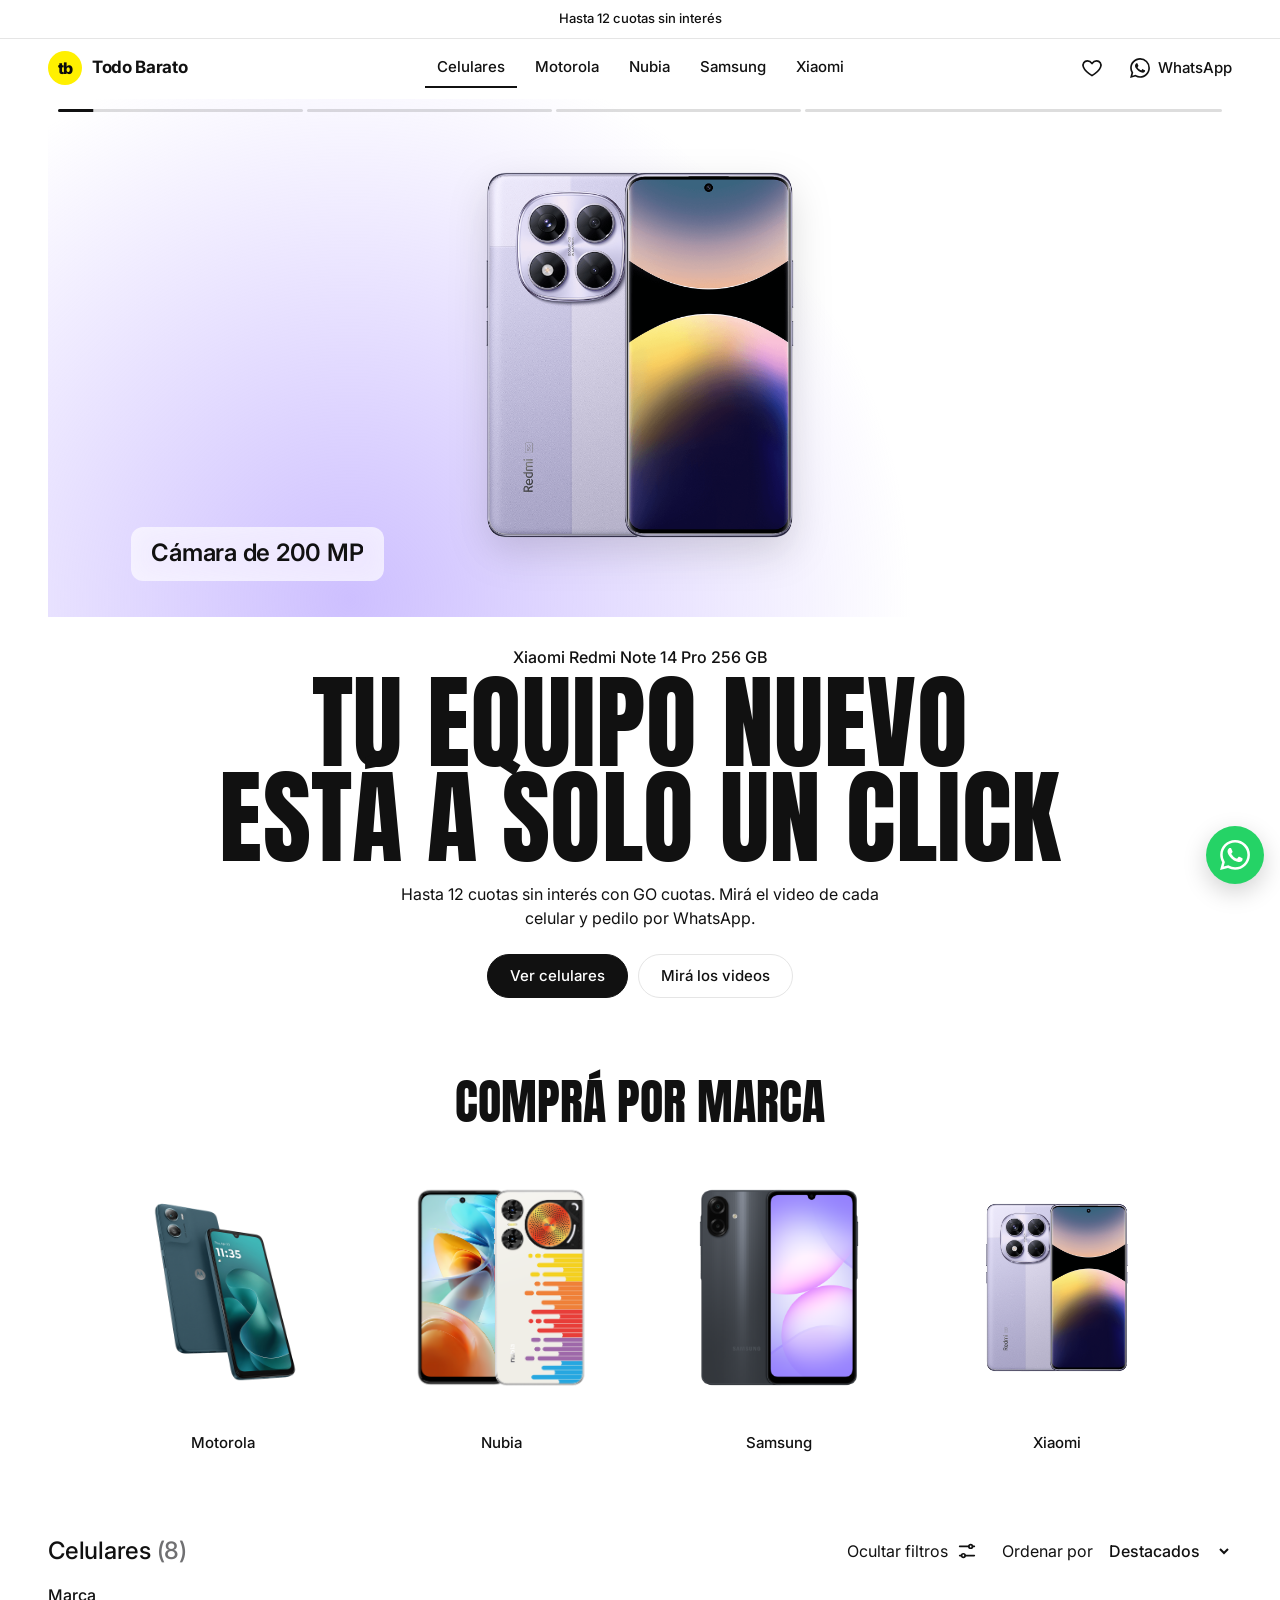
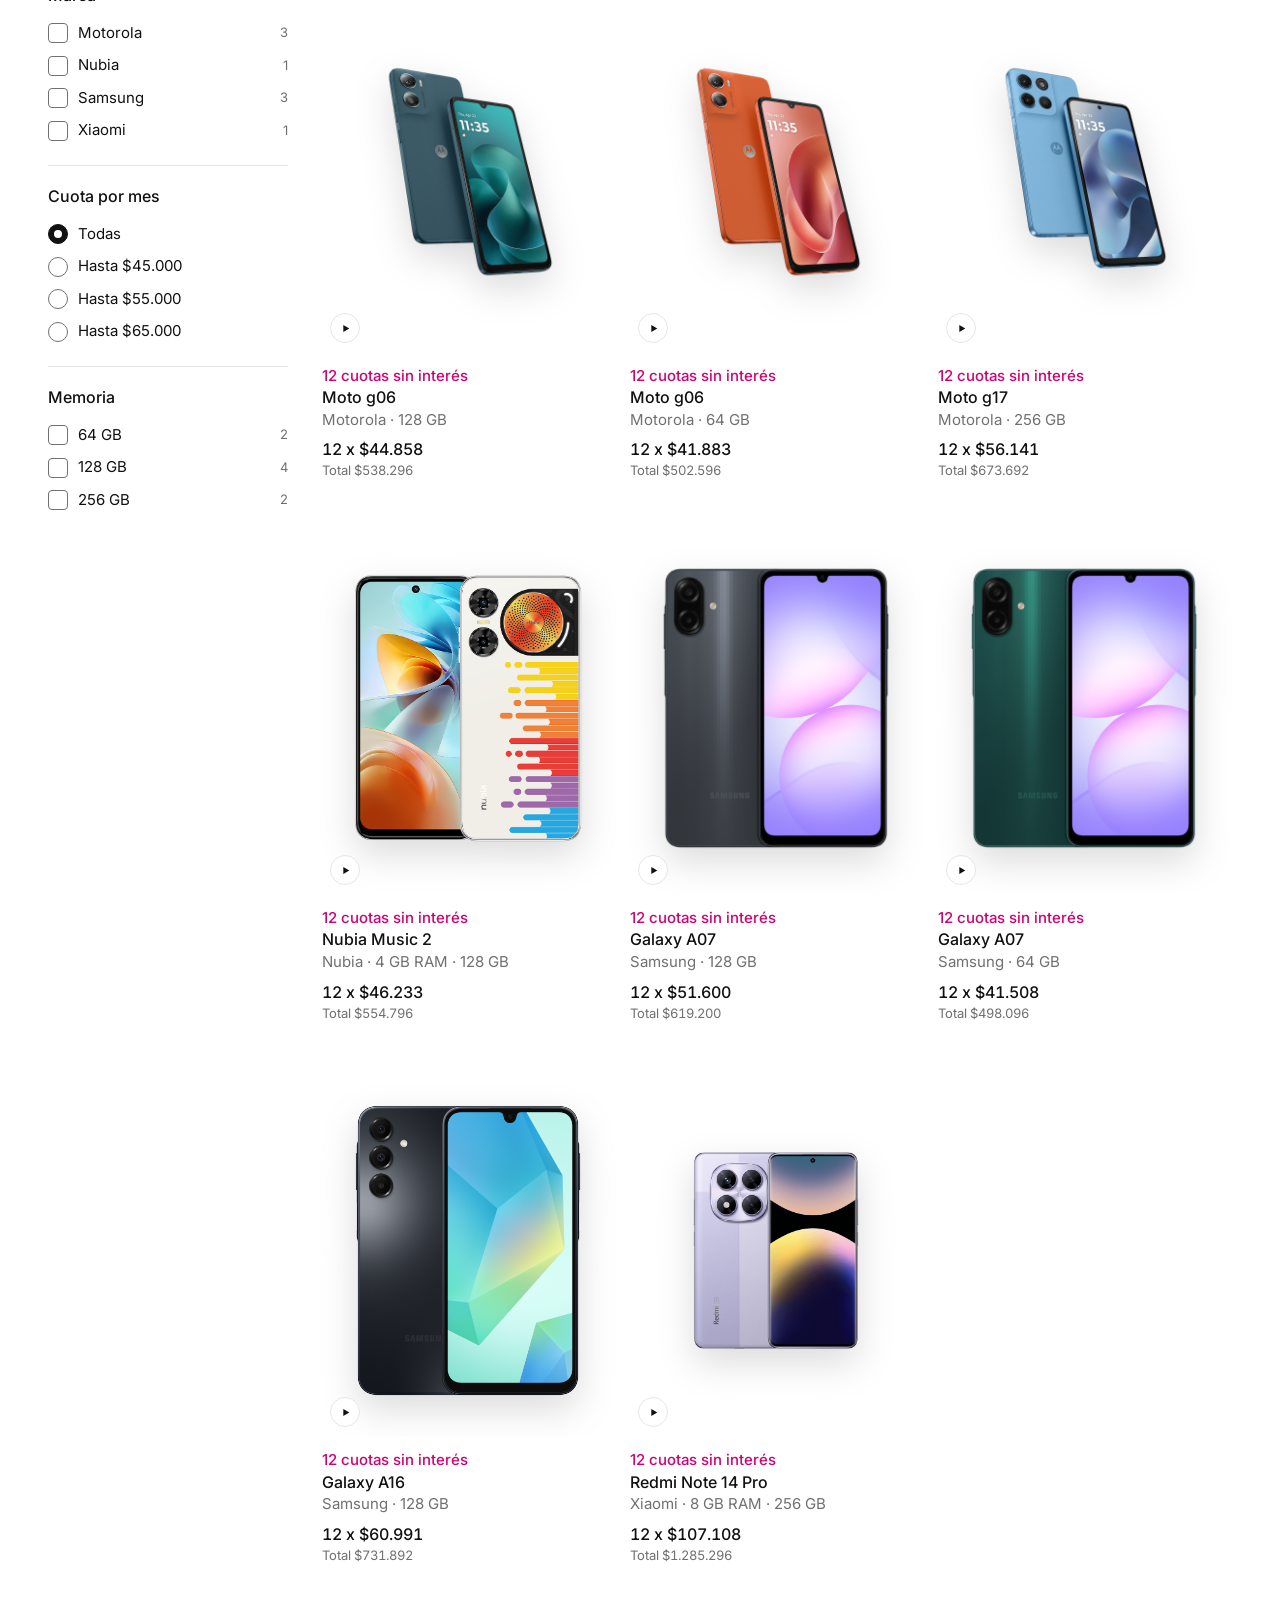
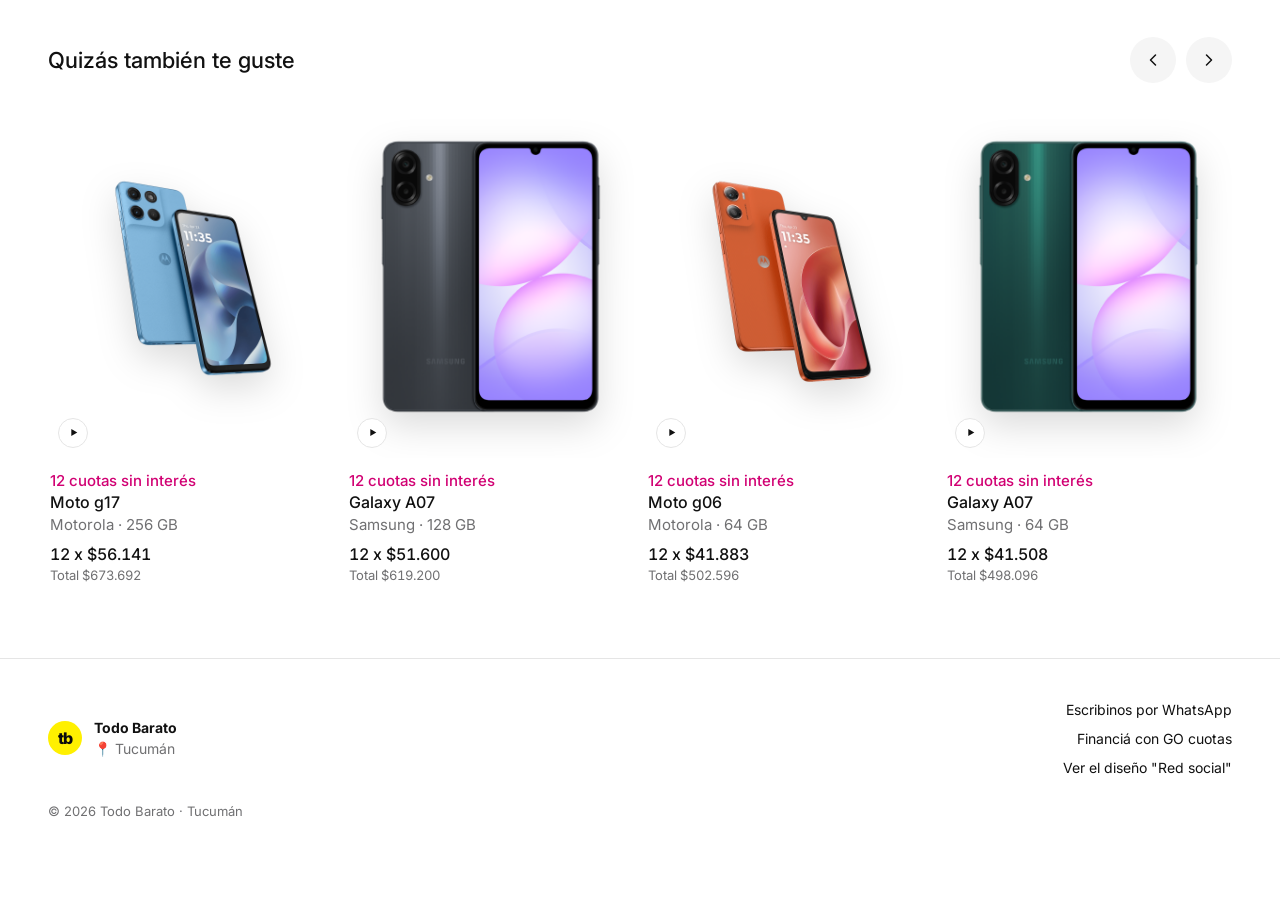
==== commit 82446879: "Mejora" ====
--- a/ecomerce/index.html
+++ b/ecomerce/index.html
@@ -26,7 +26,12 @@
       <span class="logo-text" data-store="name"></span>
     </a>
     <nav class="nav" id="nav" aria-label="Categorías"></nav>
-    <a class="head-wa js-wa js-wa-general" data-icon="wa" target="_blank" rel="noopener" aria-label="Escribinos por WhatsApp"><span>WhatsApp</span></a>
+    <div class="head-right">
+      <button class="head-fav js-favs" type="button" aria-pressed="false" aria-label="Tus me gusta" data-icon="heart">
+        <span class="fav-count js-like-count" hidden></span>
+      </button>
+      <a class="head-wa js-wa js-wa-general" data-icon="wa" target="_blank" rel="noopener" aria-label="Escribinos por WhatsApp"><span>WhatsApp</span></a>
+    </div>
   </header>
 
   <main>
--- a/ecomerce/css/styles.css
+++ b/ecomerce/css/styles.css
@@ -107,6 +107,40 @@
   border-bottom: 2px solid transparent;
 }
 .nav button:hover, .nav button[aria-current="true"] { border-bottom-color: var(--ink); }
+.head-right { justify-self: end; display: flex; align-items: center; gap: 18px; }
+/* Tus me gusta (se dan en el modo video) */
+.head-fav {
+  position: relative;
+  display: grid;
+  place-items: center;
+  width: 40px;
+  height: 40px;
+  padding: 0;
+  border: 0;
+  border-radius: 50%;
+  background: none;
+  cursor: pointer;
+  transition: background-color .15s;
+}
+.head-fav:hover { background: var(--soft); }
+.head-fav svg { width: 22px; height: 22px; }
+.head-fav[aria-pressed="true"] { color: var(--pink); }
+.head-fav[aria-pressed="true"] svg { fill: currentColor; }
+.fav-count {
+  position: absolute;
+  top: 2px;
+  right: 0;
+  min-width: 18px;
+  height: 18px;
+  display: grid;
+  place-items: center;
+  padding: 0 5px;
+  border-radius: 999px;
+  background: var(--pink);
+  color: #fff;
+  font-size: 11px;
+  font-weight: 700;
+}
 .head-wa {
   justify-self: end;
   display: inline-flex;
@@ -190,8 +224,10 @@
 
 /* ============ Portada ============ */
 .hero { padding: 0 var(--gutter) 56px; }
-.hero-media { display: block; aspect-ratio: 16 / 7; cursor: pointer; }
-.hero-media .media { aspect-ratio: auto; height: 100%; }
+.hero-media { position: relative; display: block; aspect-ratio: 16 / 7; cursor: pointer; }
+/* Al cambiar de celular, el nuevo aparece encima del anterior con un fundido */
+.hero-media .media { position: absolute; inset: 0; aspect-ratio: auto; animation: fade-in .7s ease both; }
+.hero-media .media.leaving { pointer-events: none; animation: fade-out .7s ease forwards; }
 .hero-copy { display: grid; justify-items: center; padding-top: 28px; text-align: center; }
 .hero-kicker { margin: 0; font-size: 16px; font-weight: 500; }
 .hero-title {
@@ -238,16 +274,11 @@
   place-items: center;
   transition: background-color .2s;
 }
-.brand-tile .tile::before {
-  content: "";
-  position: absolute;
-  inset: 15%;
-  border-radius: 50%;
-  background: radial-gradient(closest-side, color-mix(in srgb, var(--c2) 22%, transparent), transparent);
-}
 .brand-tile svg { position: relative; height: 72%; width: auto; transform: rotate(-8deg); transition: transform .3s; }
+.brand-tile img { width: 78%; height: 78%; object-fit: contain; transition: transform .4s; }
 .brand-tile:hover .tile { background: var(--soft); }
 .brand-tile:hover svg { transform: rotate(0) scale(1.04); }
+.brand-tile:hover img { transform: scale(1.05); }
 .brand-tile span { font-size: 15px; font-weight: 500; }
 @media (max-width: 699px) {
   .brand-row {
@@ -421,7 +452,7 @@
 }
 @media (hover: none), (pointer: coarse) { .quick { display: none; } }
 
-/* ============ Media: foto en reposo → short al pasar el mouse ============ */
+/* ============ Media: foto sobre fondo liso → al pasar el mouse, manchas de color y títulos ============ */
 .media {
   position: relative;
   display: block;
@@ -432,29 +463,38 @@
   color: inherit;
   cursor: pointer;
 }
-.media::before {
-  content: "";
-  position: absolute;
-  inset: 0;
+.scene { position: absolute; inset: 0; }
+
+/* Manchas grandes con los colores de la foto: aparece una por vez, junto con cada título */
+.blobs { position: absolute; inset: 0; overflow: hidden; }
+.blob {
+  position: absolute;
+  width: 95%;
+  aspect-ratio: 1;
+  border-radius: 50%;
+  background: radial-gradient(closest-side, var(--b), transparent);
   opacity: 0;
-  background: radial-gradient(75% 60% at 50% 42%, #fffbd0 0%, var(--yellow) 52%, var(--yellow-deep) 100%);
-  transition: opacity .45s;
-}
-.scene { position: absolute; inset: 0; }
-.scene::before {
-  content: "";
-  position: absolute;
-  inset: 0;
-  background: radial-gradient(34% 28% at 50% 52%, color-mix(in srgb, var(--c2) 24%, transparent), transparent 75%);
-  transition: opacity .45s;
-}
-.rays {
-  position: absolute;
-  inset: -40%;
-  opacity: 0;
-  background: repeating-conic-gradient(from 0deg, rgba(255, 255, 255, .55) 0deg 7deg, transparent 7deg 30deg);
-  transition: opacity .6s;
-}
+  scale: .55;
+  transition: opacity 1.2s ease, scale 2.6s cubic-bezier(.2, .8, .2, 1);
+}
+.blob:nth-child(3n + 1) { left: -22%; top: -12%; }
+.blob:nth-child(3n + 2) { right: -28%; top: 18%; }
+.blob:nth-child(3n + 3) { left: -5%; bottom: -32%; }
+.blob.on { opacity: .7; scale: 1; animation: drift 7s ease-in-out infinite alternate; }
+.paused .blob.on { animation-play-state: paused; }
+@media (prefers-color-scheme: dark) { .blob.on { opacity: .45; } }
+
+/* Foto real del celular: quieta, con un zoom muy lento mientras se reproduce */
+.shot { position: absolute; inset: 8% 9% 9%; }
+.photo {
+  width: 100%;
+  height: 100%;
+  object-fit: contain;
+  filter: drop-shadow(0 14px 18px rgba(0, 0, 0, .14));
+  transition: transform 3.5s cubic-bezier(.2, .8, .2, 1);
+}
+.playing .photo, .paused .photo { transform: scale(1.05); }
+
 .phone { position: absolute; left: 50%; top: 50%; height: 74%; aspect-ratio: 1 / 2; transform: translate(-50%, -50%); }
 .phone svg {
   width: 100%;
@@ -465,11 +505,9 @@
 }
 .shine { opacity: 0; }
 
-.playing::before, .paused::before { opacity: 1; }
-.playing .rays, .paused .rays { opacity: 1; animation: spin 18s linear infinite; }
 .playing .phone svg, .paused .phone svg { animation: float 3.4s ease-in-out infinite; }
 .playing .shine, .paused .shine { opacity: 1; animation: shine 2.8s ease-in-out infinite; }
-.paused .rays, .paused .phone svg, .paused .shine { animation-play-state: paused; }
+.paused .phone svg, .paused .shine { animation-play-state: paused; }
 
 .media img.poster, .media video {
   position: absolute;
@@ -492,27 +530,61 @@
   opacity: 0;
   transition: opacity .25s;
 }
-.segs span { flex: 1; height: 3px; overflow: hidden; border-radius: 2px; background: rgba(11, 11, 12, .18); }
-.segs i { display: block; height: 100%; background: var(--black); transform: scaleX(0); transform-origin: left; }
+.segs span { flex: 1; height: 3px; overflow: hidden; border-radius: 2px; background: color-mix(in srgb, var(--ink) 14%, transparent); }
+.segs i { display: block; height: 100%; background: var(--ink); transform: scaleX(0); transform-origin: left; }
 .playing .segs, .paused .segs { opacity: 1; }
 
-.caps { position: absolute; z-index: 2; left: 8%; right: 8%; bottom: 7%; display: grid; place-items: center; pointer-events: none; }
+/* Títulos: vidrio esmerilado y cada palabra sube desde abajo, de a una */
+.caps { position: absolute; z-index: 2; left: 7%; right: 7%; bottom: 7%; display: grid; justify-items: start; pointer-events: none; }
 .cap {
   grid-area: 1 / 1;
   max-width: 100%;
-  padding: .45em .8em;
-  border-radius: 4px;
-  background: var(--black);
-  color: #fff;
-  font-size: clamp(12px, 4.4cqw, 21px);
+  padding: .5em .85em .55em;
+  border-radius: 12px;
+  background: color-mix(in srgb, var(--bg) 72%, transparent);
+  -webkit-backdrop-filter: blur(12px) saturate(1.4);
+  backdrop-filter: blur(12px) saturate(1.4);
+  color: var(--ink);
+  font-size: clamp(13px, 5cqw, 24px);
   font-weight: 600;
+  letter-spacing: -.01em;
   line-height: 1.2;
-  text-align: center;
   opacity: 0;
-  transform: translateY(8px);
-  transition: opacity .22s, transform .3s cubic-bezier(.2, .8, .2, 1);
-}
-.cap.on { opacity: 1; transform: none; }
+  transition: opacity .35s;
+}
+.cap.on { opacity: 1; }
+.cap .w { display: inline-block; overflow: hidden; padding-bottom: .1em; margin-bottom: -.1em; vertical-align: bottom; }
+.cap .w > span { display: inline-block; transform: translateY(110%); }
+.cap.on .w > span { animation: word-up .7s cubic-bezier(.2, .8, .2, 1) both; animation-delay: calc(.12s + var(--i) * 70ms); }
+
+/* Imagen final de cada video: promo de financiación sobre la foto esmerilada */
+.cap.endcard {
+  position: absolute;
+  z-index: 1;
+  inset: 0;
+  display: grid;
+  align-content: end;
+  justify-items: start;
+  gap: .4em;
+  max-width: none;
+  padding: 9% 8% 10%;
+  border-radius: 0;
+  background: color-mix(in srgb, var(--bg) 45%, transparent);
+  -webkit-backdrop-filter: blur(18px) saturate(1.3);
+  backdrop-filter: blur(18px) saturate(1.3);
+  font-size: clamp(20px, 7.6cqw, 44px);
+  font-weight: 700;
+  letter-spacing: -.03em;
+  line-height: 1.05;
+  transition: opacity .5s;
+}
+.end-label { color: var(--pink); font-size: .38em; font-weight: 600; letter-spacing: 0; }
+.end-title { max-width: 14em; text-wrap: balance; }
+.end-text { color: var(--muted); font-size: .42em; font-weight: 500; letter-spacing: 0; }
+.cap.endcard.on .end-label { animation: rise-in .6s .05s both; }
+.cap.endcard.on .end-text { animation: rise-in .6s .75s both; }
+@media (hover: hover) and (pointer: fine) { .pcard .cap.endcard { padding-bottom: 76px; } }
+.slide .cap.endcard { align-content: start; padding-top: calc(76px + env(safe-area-inset-top)); }
 /* Con el botón de WhatsApp visible, las frases suben un poco */
 @media (hover: hover) and (pointer: fine) { .pcard .caps { bottom: 76px; } }
 
@@ -612,6 +684,22 @@
 }
 .pdp-full svg { width: 18px; height: 18px; }
 .pdp-full:hover { text-decoration: underline; }
+.thumbs { display: flex; gap: 8px; margin-top: 10px; overflow-x: auto; scrollbar-width: none; }
+.thumbs::-webkit-scrollbar { display: none; }
+.thumb {
+  flex: none;
+  width: 66px;
+  height: 66px;
+  padding: 6px;
+  border: 1px solid var(--line);
+  border-radius: 8px;
+  background: var(--bg);
+  cursor: pointer;
+  transition: border-color .15s;
+}
+.thumb img { width: 100%; height: 100%; object-fit: contain; }
+.thumb:hover { border-color: var(--muted); }
+.thumb[aria-pressed="true"] { border-color: var(--ink); }
 .pdp-info { display: grid; gap: 4px; max-width: 460px; }
 .pdp-name { margin: 2px 0 0; font-size: clamp(26px, 3vw, 32px); font-weight: 500; letter-spacing: -.02em; line-height: 1.15; }
 .pdp-sub { margin: 0; color: var(--muted); font-size: 16px; }
@@ -683,6 +771,7 @@
   .pdp { grid-template-columns: minmax(0, 1fr); padding: 12px 0 24px; }
   .pdp-media { position: static; max-width: none; }
   .pdp-full { margin-left: var(--gutter); }
+  .thumbs { padding: 0 var(--gutter); }
   .pdp-info { max-width: none; padding: 0 var(--gutter); }
 }
 
@@ -743,6 +832,7 @@
 .slide { position: relative; height: 100%; overflow: hidden; color: #fff; scroll-snap-align: start; scroll-snap-stop: always; }
 .slide .media { position: absolute; inset: 0; aspect-ratio: auto; }
 .slide .phone { top: 34%; height: 46%; }
+.slide .shot { inset: calc(52px + env(safe-area-inset-top)) 12% 47%; }
 .slide .caps { top: 52%; bottom: auto; }
 .slide .cap { font-size: clamp(14px, 4.4cqw, 20px); }
 .slide .segs { top: calc(8px + env(safe-area-inset-top)); }
@@ -755,13 +845,33 @@
   padding: 0;
   border: 0;
   background: none;
-  color: var(--black);
+  color: #fff;
   font-size: 11.5px;
   font-weight: 600;
-  cursor: pointer;
-}
-.rail-btn .circle { width: 48px; height: 48px; display: grid; place-items: center; border-radius: 50%; background: var(--black); color: #fff; }
+  text-shadow: 0 1px 3px rgba(0, 0, 0, .7);
+  cursor: pointer;
+}
+.rail-btn .circle { width: 48px; height: 48px; display: grid; place-items: center; border-radius: 50%; background: rgba(11, 11, 12, .72); color: #fff; -webkit-backdrop-filter: blur(8px); backdrop-filter: blur(8px); }
 .rail-btn svg { width: 22px; height: 22px; }
+
+/* ============ Me gusta (modo video) ============ */
+.js-like svg { transition: fill .2s; }
+.rail-btn.js-like[aria-pressed="true"] .circle { color: #ff4f86; }
+.rail-btn.js-like[aria-pressed="true"] svg { fill: currentColor; }
+.js-like.pop svg { animation: like-pop .45s cubic-bezier(.2, 1.6, .4, 1); }
+/* Corazón grande al tocar dos veces el video */
+.burst {
+  position: absolute;
+  z-index: 5;
+  width: 110px;
+  height: 110px;
+  margin: -55px 0 0 -55px;
+  color: #ff4f86;
+  pointer-events: none;
+  filter: drop-shadow(0 8px 18px rgba(0, 0, 0, .3));
+  animation: burst .85s cubic-bezier(.2, 1.4, .4, 1) forwards;
+}
+.burst svg { width: 100%; height: 100%; fill: currentColor; stroke: #fff; stroke-width: 1.2; }
 
 .slide-info {
   position: absolute;
@@ -872,6 +982,18 @@
 @keyframes shine { from { transform: translateX(0); } to { transform: translateX(420px); } }
 @keyframes spin { to { transform: rotate(1turn); } }
 @keyframes fade-in { from { opacity: 0; } }
+@keyframes fade-out { to { opacity: 0; } }
+@keyframes like-pop { 40% { transform: scale(1.35); } }
+@keyframes burst {
+  0% { opacity: 0; transform: scale(0) rotate(-15deg); }
+  18% { opacity: 1; transform: scale(1.2) rotate(0); }
+  32% { transform: scale(.95); }
+  70% { opacity: 1; transform: scale(1); }
+  100% { opacity: 0; transform: scale(1.1) translateY(-40px); }
+}
+@keyframes drift { from { translate: 0 0; } to { translate: 8% -6%; } }
+@keyframes word-up { from { transform: translateY(110%); } to { transform: none; } }
+@keyframes rise-in { from { opacity: 0; transform: translateY(12px); } }
 
 @media (prefers-reduced-motion: reduce) {
   *, *::before, *::after {
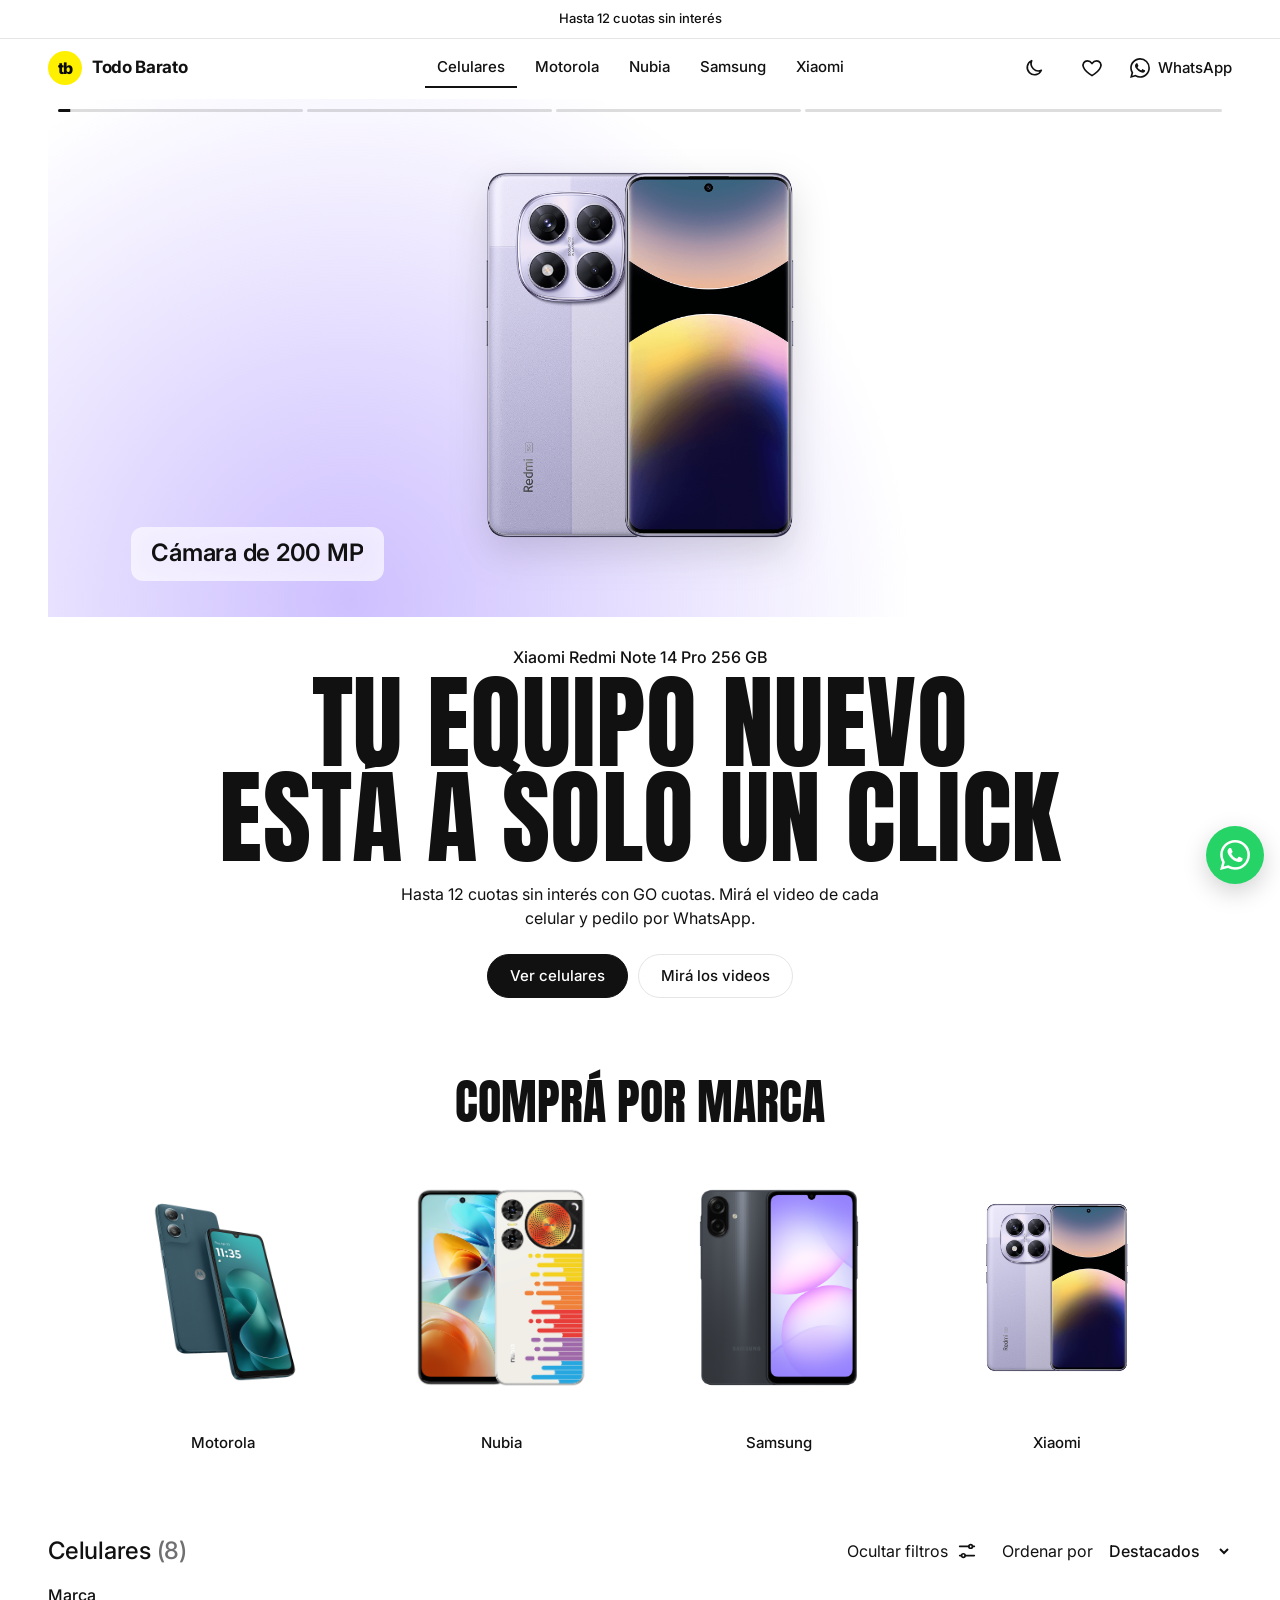
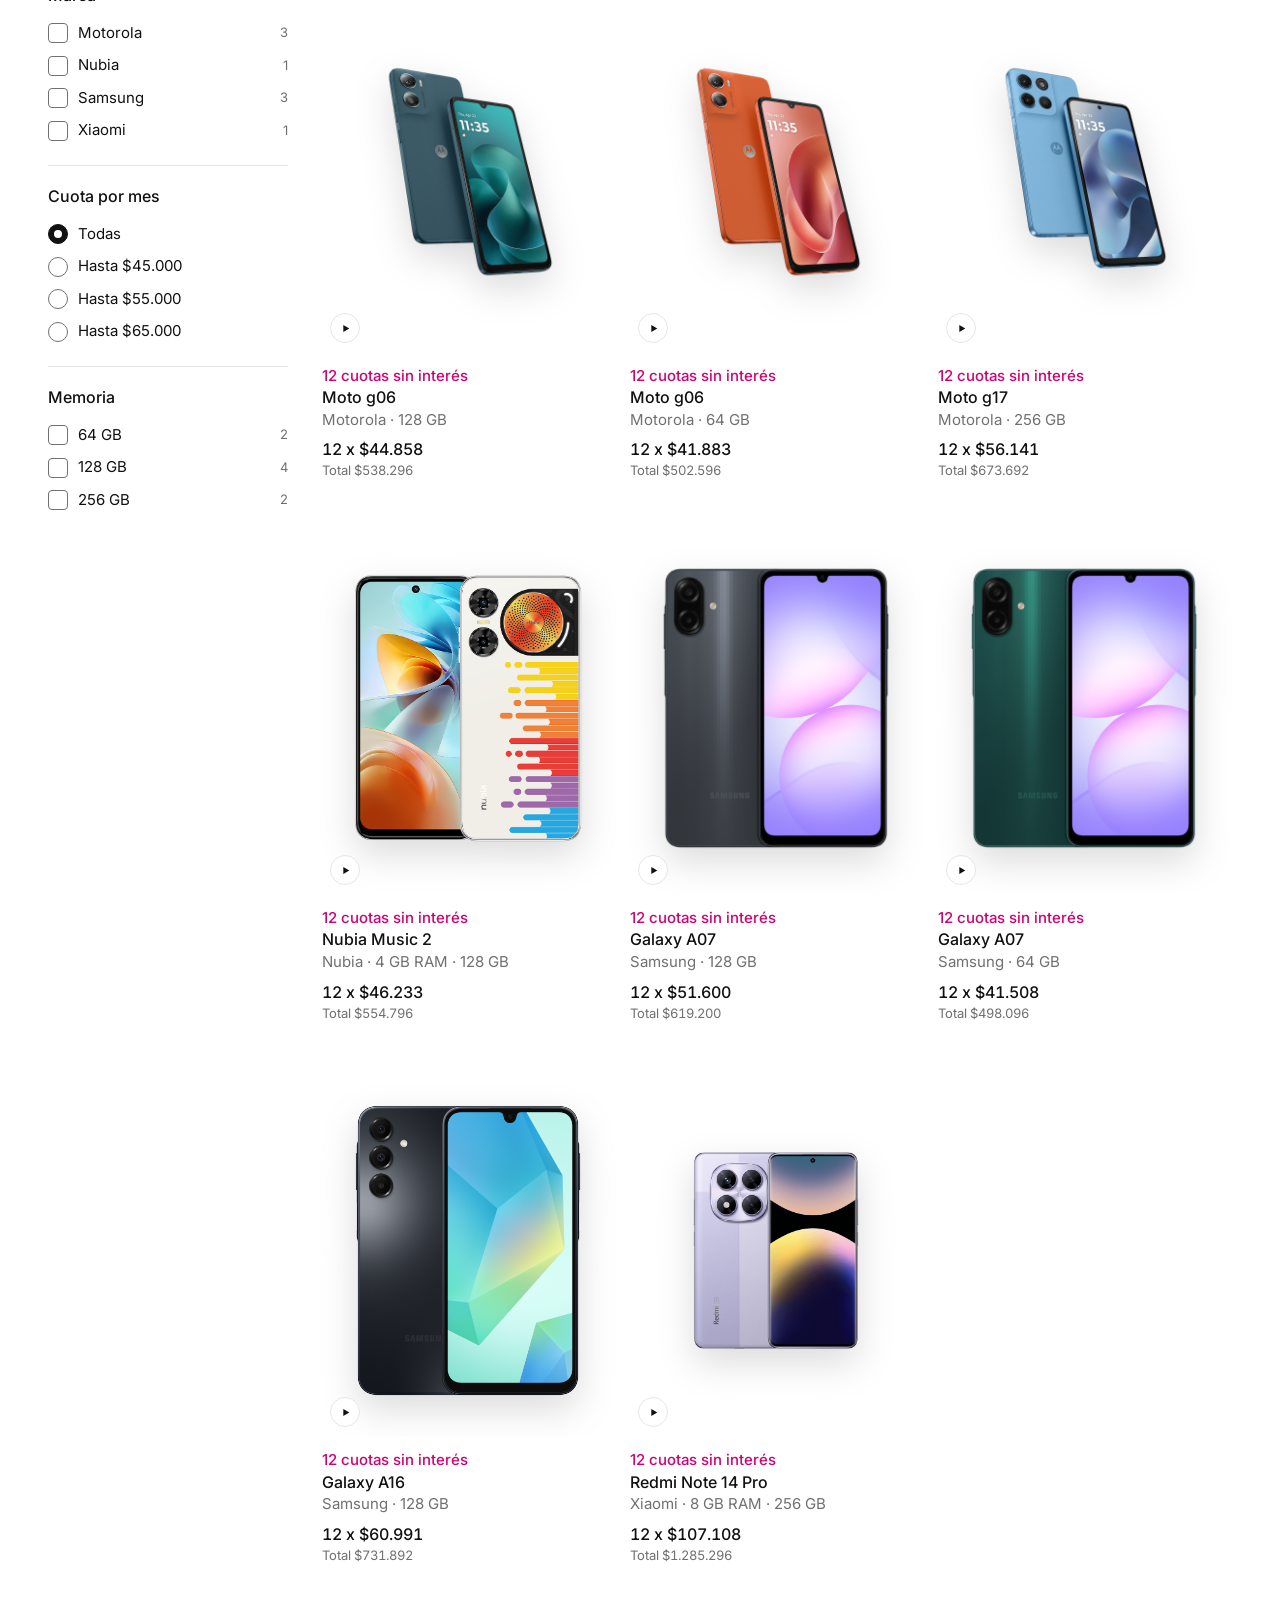
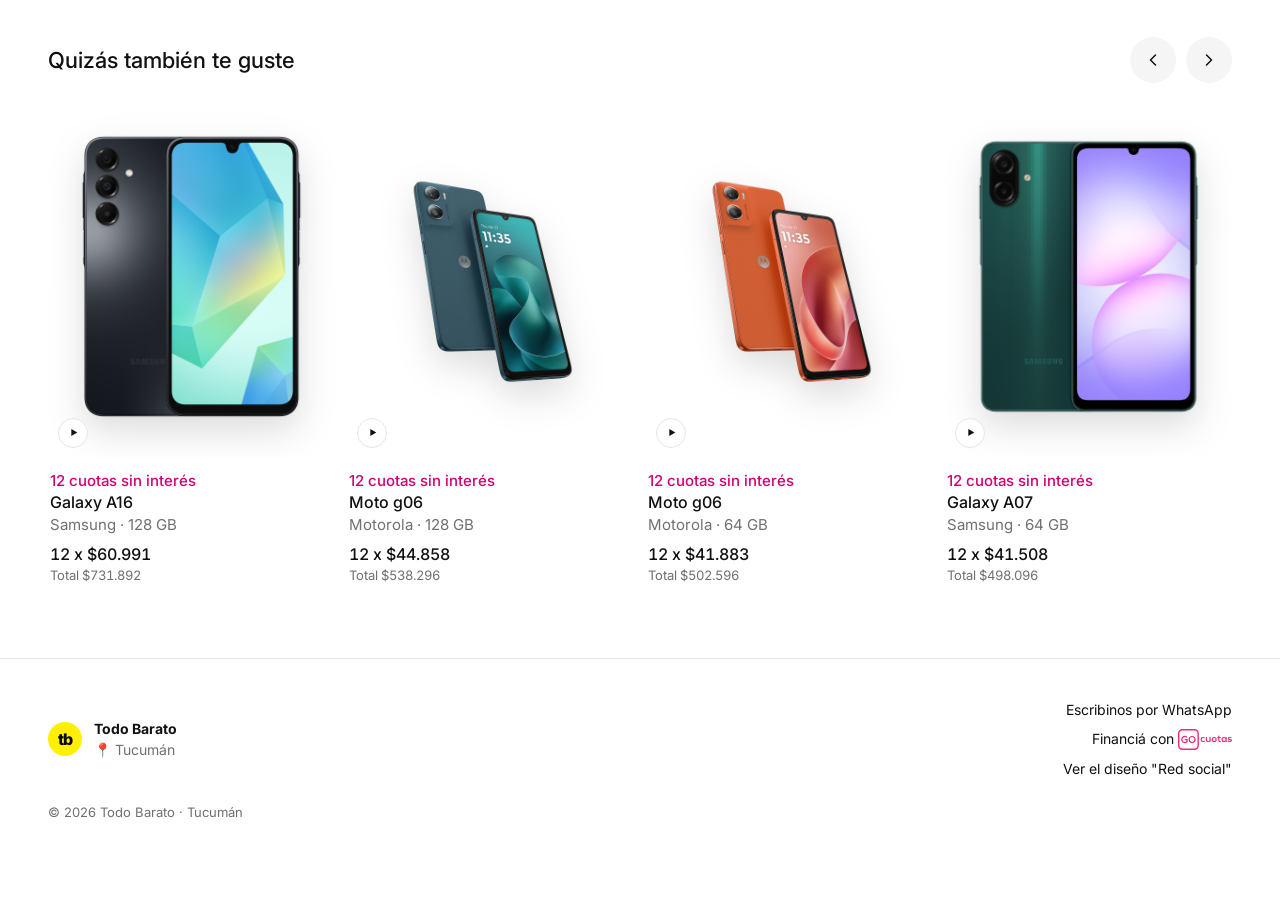
==== commit b80f32cd: "lightmode" ====
--- a/ecomerce/index.html
+++ b/ecomerce/index.html
@@ -16,6 +16,8 @@
   <link rel="preconnect" href="https://fonts.gstatic.com" crossorigin>
   <link rel="stylesheet" href="https://fonts.googleapis.com/css2?family=Anton&family=Inter:wght@400..700&display=swap">
   <link rel="stylesheet" href="css/styles.css">
+  <!-- Aplica el modo claro/oscuro que eligió el visitante antes de pintar la página (evita un parpadeo) -->
+  <script>try { var t = localStorage.getItem('cc:theme'); if (t === 'light' || t === 'dark') document.documentElement.dataset.theme = t; } catch (e) {}</script>
 </head>
 <body>
   <p class="promo" id="promo" aria-live="polite"></p>
@@ -27,6 +29,7 @@
     </a>
     <nav class="nav" id="nav" aria-label="Categorías"></nav>
     <div class="head-right">
+      <button class="head-fav head-theme js-theme" type="button" aria-label="Cambiar entre modo claro y oscuro"></button>
       <button class="head-fav js-favs" type="button" aria-pressed="false" aria-label="Tus me gusta" data-icon="heart">
         <span class="fav-count js-like-count" hidden></span>
       </button>
--- a/ecomerce/css/styles.css
+++ b/ecomerce/css/styles.css
@@ -17,11 +17,13 @@
   --display: "Anton", "Arial Narrow", Impact, sans-serif;
   --gutter: clamp(16px, 4vw, 48px);
   --head-h: 60px;
+  --blob-o: .7;
   color-scheme: light;
 }
 
+/* Modo oscuro: sigue al teléfono, salvo que el visitante elija otro con el botón del header */
 @media (prefers-color-scheme: dark) {
-  :root {
+  :root:not([data-theme="light"]) {
     --bg: #0b0b0c;
     --ink: #f5f5f5;
     --muted: #8d8d92;
@@ -30,8 +32,21 @@
     --pink: #ff4fae;
     --btn: #f5f5f5;
     --btn-ink: #0b0b0c;
+    --blob-o: .45;
     color-scheme: dark;
   }
+}
+:root[data-theme="dark"] {
+  --bg: #0b0b0c;
+  --ink: #f5f5f5;
+  --muted: #8d8d92;
+  --line: #26262a;
+  --soft: #17171a;
+  --pink: #ff4fae;
+  --btn: #f5f5f5;
+  --btn-ink: #0b0b0c;
+  --blob-o: .45;
+  color-scheme: dark;
 }
 
 /* ============ Base ============ */
@@ -124,6 +139,13 @@
 }
 .head-fav:hover { background: var(--soft); }
 .head-fav svg { width: 22px; height: 22px; }
+/* Botón de modo claro / oscuro (mismo estilo que el de me gusta) */
+.head-theme { color: inherit; }
+
+/* Logo de GO cuotas */
+.go-logo { display: inline-block; width: auto; height: 1.15em; vertical-align: -.28em; }
+.promo .go-logo { height: 19px; vertical-align: -6px; }
+.foot-links .go-logo { height: 21px; vertical-align: -6px; }
 .head-fav[aria-pressed="true"] { color: var(--pink); }
 .head-fav[aria-pressed="true"] svg { fill: currentColor; }
 .fav-count {
@@ -480,9 +502,8 @@
 .blob:nth-child(3n + 1) { left: -22%; top: -12%; }
 .blob:nth-child(3n + 2) { right: -28%; top: 18%; }
 .blob:nth-child(3n + 3) { left: -5%; bottom: -32%; }
-.blob.on { opacity: .7; scale: 1; animation: drift 7s ease-in-out infinite alternate; }
+.blob.on { opacity: var(--blob-o); scale: 1; animation: drift 7s ease-in-out infinite alternate; }
 .paused .blob.on { animation-play-state: paused; }
-@media (prefers-color-scheme: dark) { .blob.on { opacity: .45; } }
 
 /* Foto real del celular: quieta, con un zoom muy lento mientras se reproduce */
 .shot { position: absolute; inset: 8% 9% 9%; }
@@ -579,6 +600,7 @@
   transition: opacity .5s;
 }
 .end-label { color: var(--pink); font-size: .38em; font-weight: 600; letter-spacing: 0; }
+.end-label .go-logo { display: block; height: 2.1em; }
 .end-title { max-width: 14em; text-wrap: balance; }
 .end-text { color: var(--muted); font-size: .42em; font-weight: 500; letter-spacing: 0; }
 .cap.endcard.on .end-label { animation: rise-in .6s .05s both; }
@@ -707,7 +729,8 @@
 .pdp-price strong { font-size: 26px; font-weight: 600; font-variant-numeric: tabular-nums; }
 .pdp-total { margin: 0; color: var(--muted); font-size: 14px; }
 .plan-head { display: flex; align-items: center; justify-content: space-between; gap: 12px; margin-top: 28px; font-size: 16px; font-weight: 500; }
-.fin { color: var(--muted); font-size: 14px; font-weight: 400; }
+.fin { display: inline-flex; align-items: center; gap: 6px; color: var(--muted); font-size: 14px; font-weight: 400; }
+.fin .go-logo { height: 23px; }
 .plan-grid { display: grid; grid-template-columns: 1fr 1fr; gap: 8px; margin: 10px 0 20px; }
 .plan-grid button {
   display: grid;
